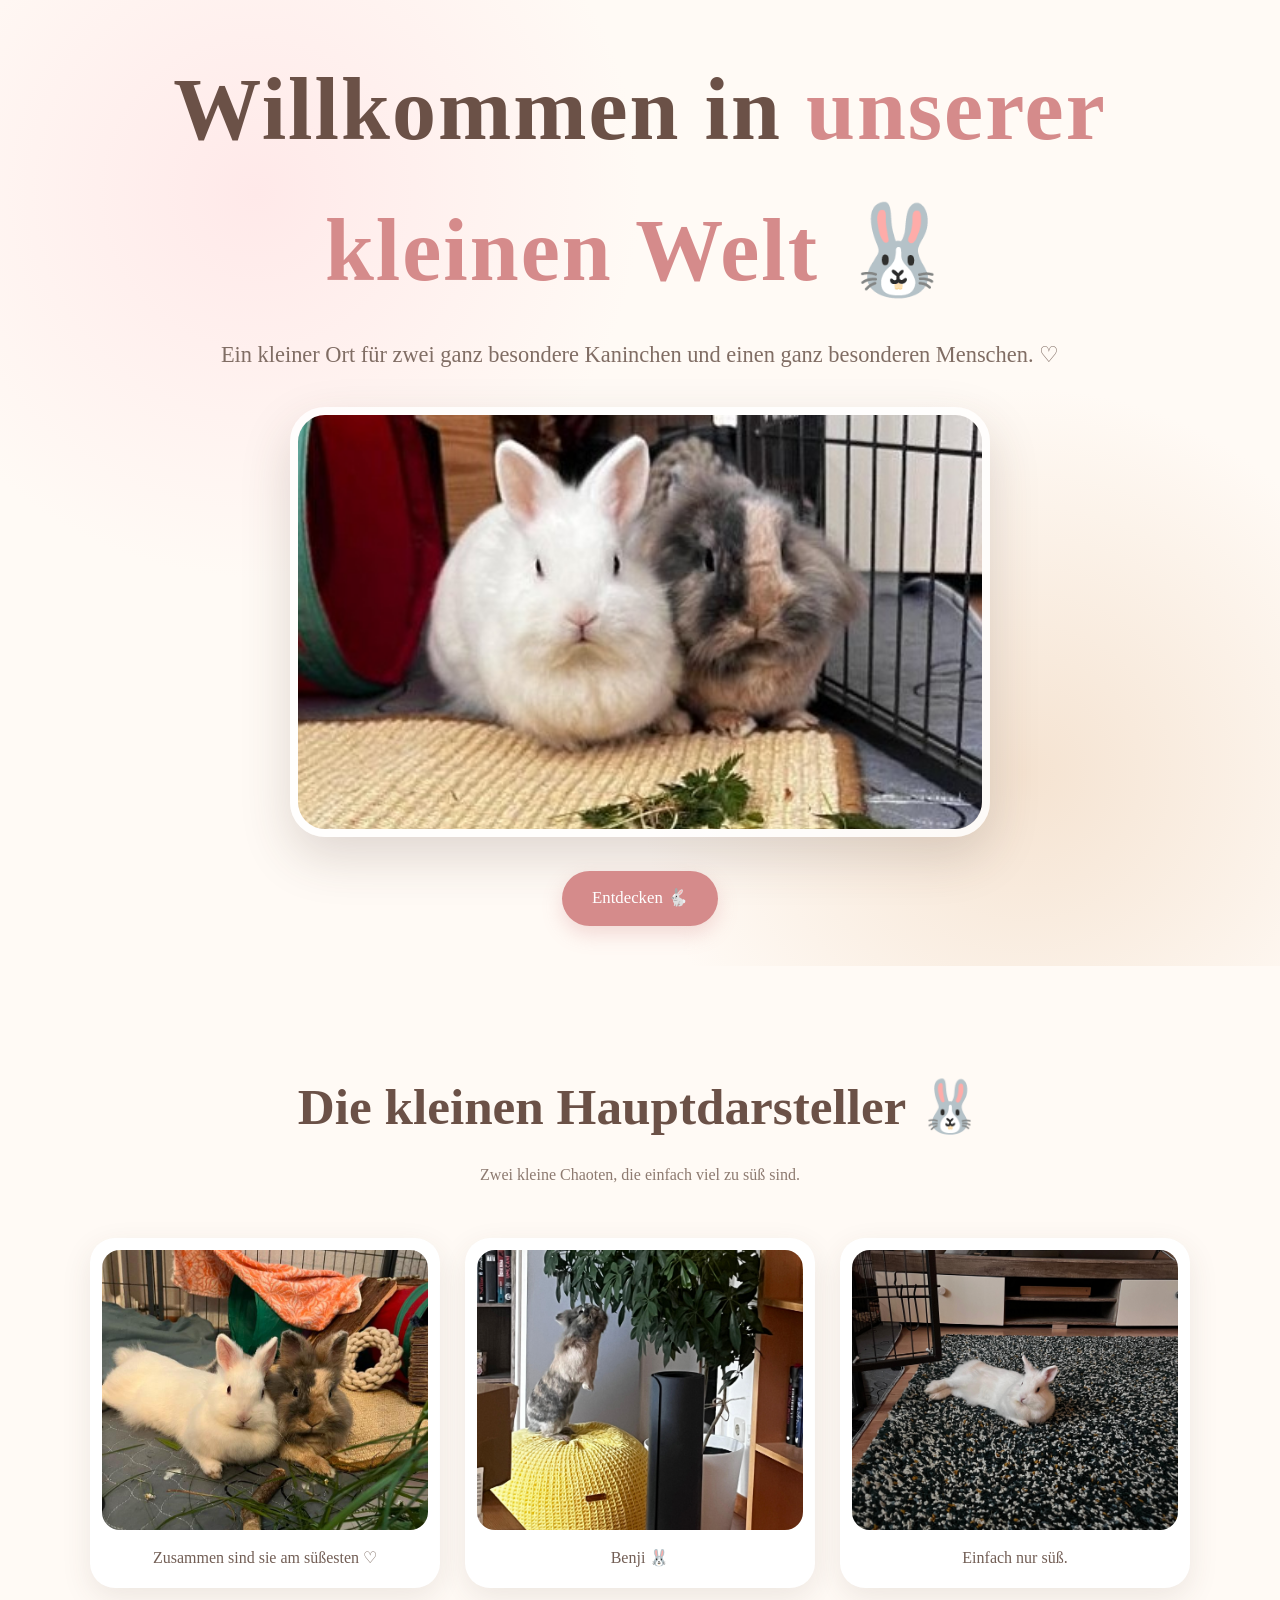
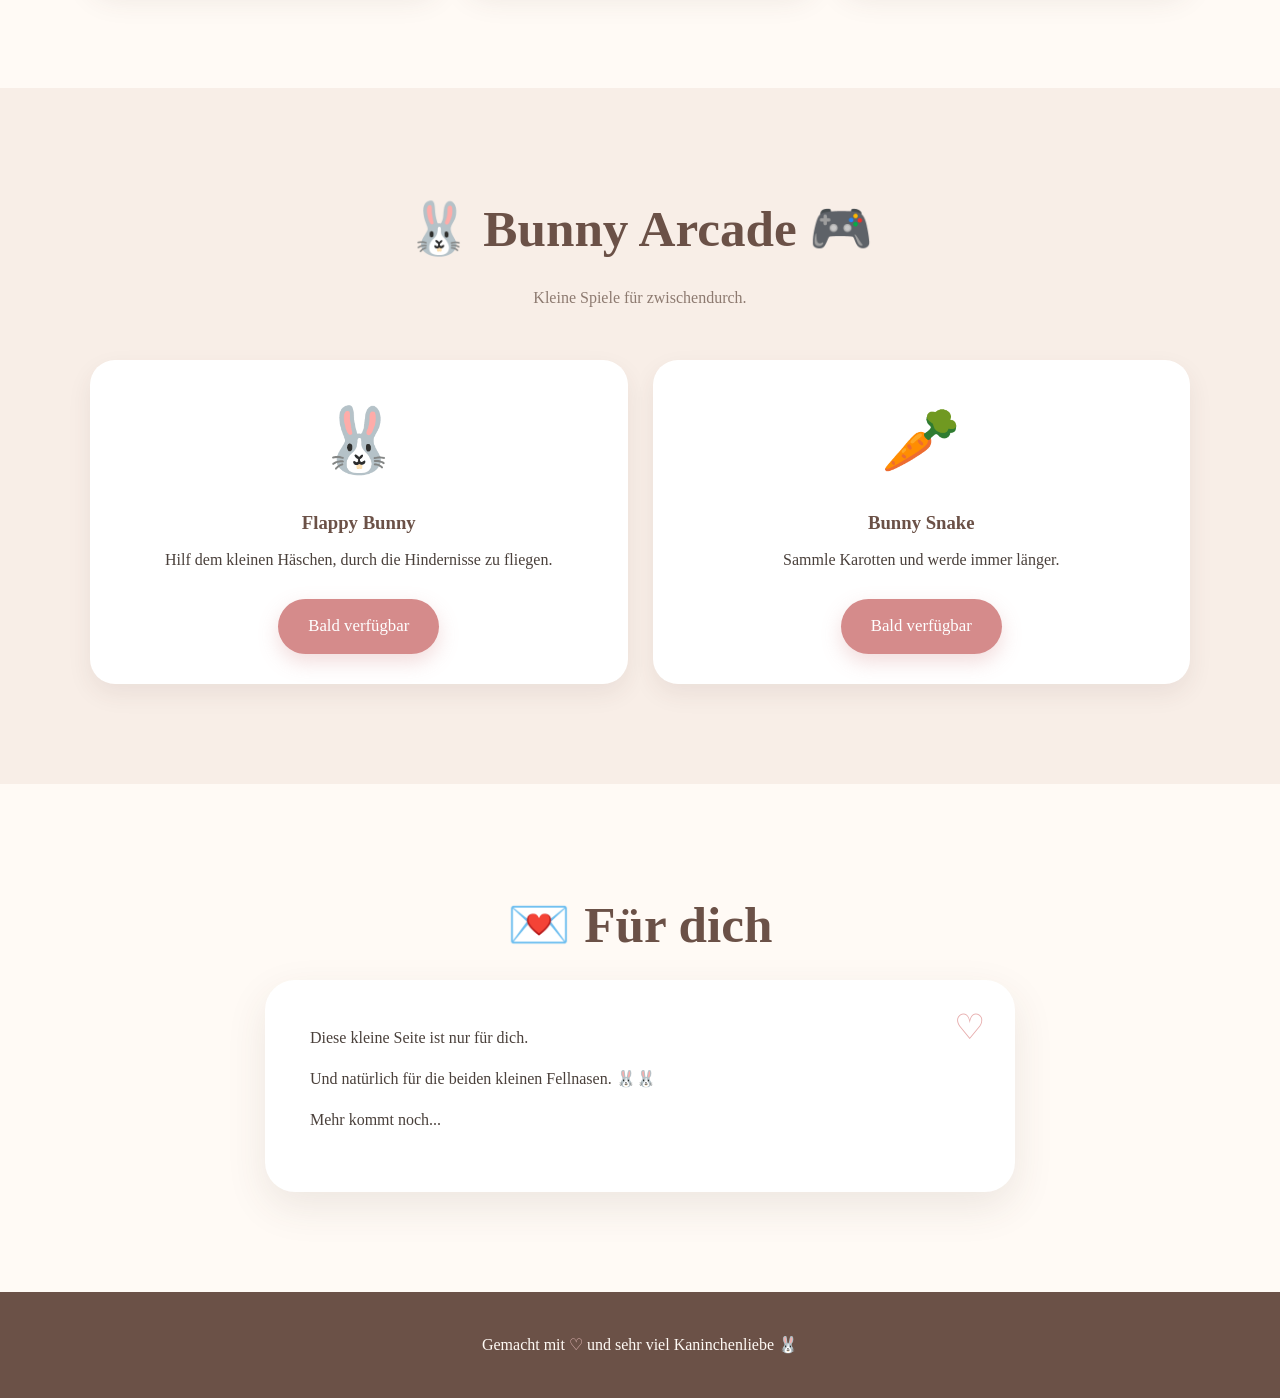
==== index.html @ 8e0527cd "Update index.html" ====
<!DOCTYPE html>
<html lang="de">

<head>
    <meta charset="UTF-8">

    <meta name="viewport"
          content="width=device-width, initial-scale=1.0">

    <title>Unsere kleine Kaninchenwelt 🐰</title>

    <link rel="stylesheet" href="style.css">
</head>

<body>

    <main class="hero">

        <div class="hero-content">

            <h1>
                Willkommen in
                <span>unserer kleinen Welt</span> 🐰
            </h1>

            <p>
                Ein kleiner Ort für zwei ganz besondere Kaninchen
                und einen ganz besonderen Menschen. ♡
            </p>

            <!-- DAS BILD MUSS SPÄTER ZU DEINEM DATEINAMEN PASSEN -->
            <img
                class="hero-image"
                src="./images/mb1.jpeg"
                alt="Die beiden Kaninchen"
            >

            <br><br>

            <a class="button" href="#bunnies">
                Entdecken 🐇
            </a>

        </div>

    </main>


    <section id="bunnies">

        <div class="section-content">

            <h2 class="section-title">
                Die kleinen Hauptdarsteller 🐰
            </h2>

            <p class="section-subtitle">
                Zwei kleine Chaoten, die einfach viel zu süß sind.
            </p>

            <div class="gallery">

                <div class="gallery-card">

                    <img
                        src="./images/benji12.jpeg"
                        alt="Die beiden Kaninchen"
                    >

                    <p>
                        Zusammen sind sie am süßesten ♡
                    </p>

                </div>


                <div class="gallery-card">

                    <img
                        src="./images/benji6.jpeg"
                        alt="Benji"
                    >

                    <p>
                        Benji 🐰
                    </p>

                </div>


                <div class="gallery-card">

                    <img
                        src="./images/benji3.jpeg"
                        alt="Malina auf dem Teppich"
                    >

                    <p>
                        Einfach nur süß.
                    </p>

                </div>

            </div>

        </div>

    </section>


    <section class="games">

        <div class="section-content">

            <h2 class="section-title">
                🐰 Bunny Arcade 🎮
            </h2>

            <p class="section-subtitle">
                Kleine Spiele für zwischendurch.
            </p>


            <div class="game-grid">

                <div class="game-card">

                    <div class="game-icon">
                        🐰
                    </div>

                    <h3>
                        Flappy Bunny
                    </h3>

                    <p>
                        Hilf dem kleinen Häschen,
                        durch die Hindernisse zu fliegen.
                    </p>

                    <br>

                    <a class="button" href="#">
                        Bald verfügbar
                    </a>

                </div>


                <div class="game-card">

                    <div class="game-icon">
                        🥕
                    </div>

                    <h3>
                        Bunny Snake
                    </h3>

                    <p>
                        Sammle Karotten und werde immer länger.
                    </p>

                    <br>

                    <a class="button" href="#">
                        Bald verfügbar
                    </a>

                </div>

            </div>

        </div>

    </section>


    <section>

        <div class="section-content">

            <h2 class="section-title">
                💌 Für dich
            </h2>

            <div class="letter">

                <p>
                    Diese kleine Seite ist nur für dich.
                </p>

                <p>
                    Und natürlich für die beiden kleinen
                    Fellnasen. 🐰🐰
                </p>

                <p>
                    Mehr kommt noch...
                </p>

            </div>

        </div>

    </section>


    <footer>

        Gemacht mit <span>♡</span> und sehr viel Kaninchenliebe 🐰

    </footer>

</body>

</html>
---- style.css ----
/* ========================================
   🐰 UNSERE KLEINE KANINCHENWELT
   Grunddesign
   ======================================== */

* {
    margin: 0;
    padding: 0;
    box-sizing: border-box;
}

html {
    scroll-behavior: smooth;
}

body {
    font-family: Georgia, "Times New Roman", serif;
    background: #fffaf5;
    color: #4a403b;
    line-height: 1.6;
    overflow-x: hidden;
}

/* ========================================
   Hintergrund
   ======================================== */

body::before {
    content: "♡";
    position: fixed;
    top: 15%;
    left: 8%;
    font-size: 45px;
    color: #f3c9c9;
    opacity: 0.45;
    animation: float 4s ease-in-out infinite;
    pointer-events: none;
    z-index: -1;
}

body::after {
    content: "♡";
    position: fixed;
    bottom: 15%;
    right: 8%;
    font-size: 55px;
    color: #e8c7a8;
    opacity: 0.45;
    animation: float 5s ease-in-out infinite reverse;
    pointer-events: none;
    z-index: -1;
}

/* ========================================
   Hero / Startbereich
   ======================================== */

.hero {
    min-height: 100vh;
    display: flex;
    align-items: center;
    justify-content: center;
    padding: 40px 20px;
    text-align: center;

    background:
        radial-gradient(circle at 20% 20%, #ffe9e9 0%, transparent 30%),
        radial-gradient(circle at 80% 80%, #f5e3d1 0%, transparent 30%),
        #fffaf5;
}

.hero-content {
    max-width: 1000px;
    width: 100%;
}

.hero h1 {
    font-size: clamp(2.5rem, 7vw, 5.5rem);
    color: #6b5147;
    margin-bottom: 15px;
    letter-spacing: 2px;
}

.hero h1 span {
    color: #d58b8b;
}

.hero p {
    font-size: clamp(1.1rem, 2vw, 1.4rem);
    color: #806d64;
    margin-bottom: 35px;
}

/* ========================================
   Hero-Bild
   ======================================== */

.hero-image {
    width: min(90%, 700px);
    height: 430px;
    object-fit: cover;

    border-radius: 35px;

    box-shadow:
        0 20px 50px rgba(80, 55, 45, 0.18);

    border: 8px solid rgba(255, 255, 255, 0.8);

    animation: imageFloat 5s ease-in-out infinite;
}

/* ========================================
   Buttons
   ======================================== */

.button {
    display: inline-block;

    padding: 14px 30px;

    border-radius: 50px;

    background: #d58b8b;
    color: white;

    text-decoration: none;

    font-size: 1.05rem;

    box-shadow: 0 8px 20px rgba(213, 139, 139, 0.3);

    transition:
        transform 0.25s ease,
        box-shadow 0.25s ease,
        background 0.25s ease;
}

.button:hover {
    transform: translateY(-4px);
    background: #c87878;

    box-shadow:
        0 12px 25px rgba(213, 139, 139, 0.4);
}

/* ========================================
   Sections
   ======================================== */

section {
    padding: 100px 20px;
}

.section-content {
    max-width: 1100px;
    margin: auto;
}

.section-title {
    text-align: center;
    font-size: clamp(2rem, 5vw, 3.2rem);
    color: #6b5147;
    margin-bottom: 15px;
}

.section-subtitle {
    text-align: center;
    color: #8d7a70;
    margin-bottom: 50px;
}

/* ========================================
   Kaninchen-Galerie
   ======================================== */

.gallery {
    display: grid;

    grid-template-columns:
        repeat(auto-fit, minmax(250px, 1fr));

    gap: 25px;
}

.gallery-card {
    background: white;

    padding: 12px;

    border-radius: 25px;

    box-shadow:
        0 10px 30px rgba(80, 55, 45, 0.1);

    transition:
        transform 0.3s ease,
        box-shadow 0.3s ease;
}

.gallery-card:hover {
    transform: translateY(-8px) rotate(1deg);

    box-shadow:
        0 18px 35px rgba(80, 55, 45, 0.16);
}

.gallery-card img {
    width: 100%;
    height: 280px;

    object-fit: cover;

    border-radius: 18px;

    display: block;
}

.gallery-card p {
    text-align: center;
    padding: 15px 5px 5px;

    color: #725e55;
}

/* ========================================
   Spiele
   ======================================== */

.games {
    background: #f8eee7;
}

.game-grid {
    display: grid;

    grid-template-columns:
        repeat(auto-fit, minmax(260px, 1fr));

    gap: 25px;
}

.game-card {
    background: white;

    border-radius: 25px;

    padding: 30px;

    text-align: center;

    box-shadow:
        0 10px 25px rgba(80, 55, 45, 0.08);

    transition: transform 0.3s ease;
}

.game-card:hover {
    transform: translateY(-7px);
}

.game-icon {
    font-size: 4rem;
    margin-bottom: 15px;
}

.game-card h3 {
    color: #6b5147;
    margin-bottom: 10px;
}

/* ========================================
   Persönliche Nachricht
   ======================================== */

.letter {
    max-width: 750px;

    margin: auto;

    padding: 45px;

    background: #fff;

    border-radius: 30px;

    box-shadow:
        0 15px 40px rgba(80, 55, 45, 0.1);

    position: relative;
}

.letter::before {
    content: "♡";

    position: absolute;

    top: 20px;
    right: 30px;

    font-size: 35px;

    color: #e6aaaa;
}

.letter p {
    margin-bottom: 15px;
}

/* ========================================
   Footer
   ======================================== */

footer {
    text-align: center;

    padding: 40px 20px;

    background: #6b5147;

    color: #fffaf5;
}

footer span {
    color: #f4c5c5;
}

/* ========================================
   Animationen
   ======================================== */

@keyframes float {
    0%, 100% {
        transform: translateY(0);
    }

    50% {
        transform: translateY(-20px);
    }
}

@keyframes imageFloat {
    0%, 100% {
        transform: translateY(0);
    }

    50% {
        transform: translateY(-8px);
    }
}

/* ========================================
   Handy / Smartphone
   ======================================== */

@media (max-width: 600px) {

    section {
        padding: 70px 15px;
    }

    .hero {
        min-height: 90vh;
    }

    .hero-image {
        height: 300px;
        border-radius: 25px;
    }

    .gallery-card img {
        height: 240px;
    }

    .letter {
        padding: 30px 22px;
    }
}
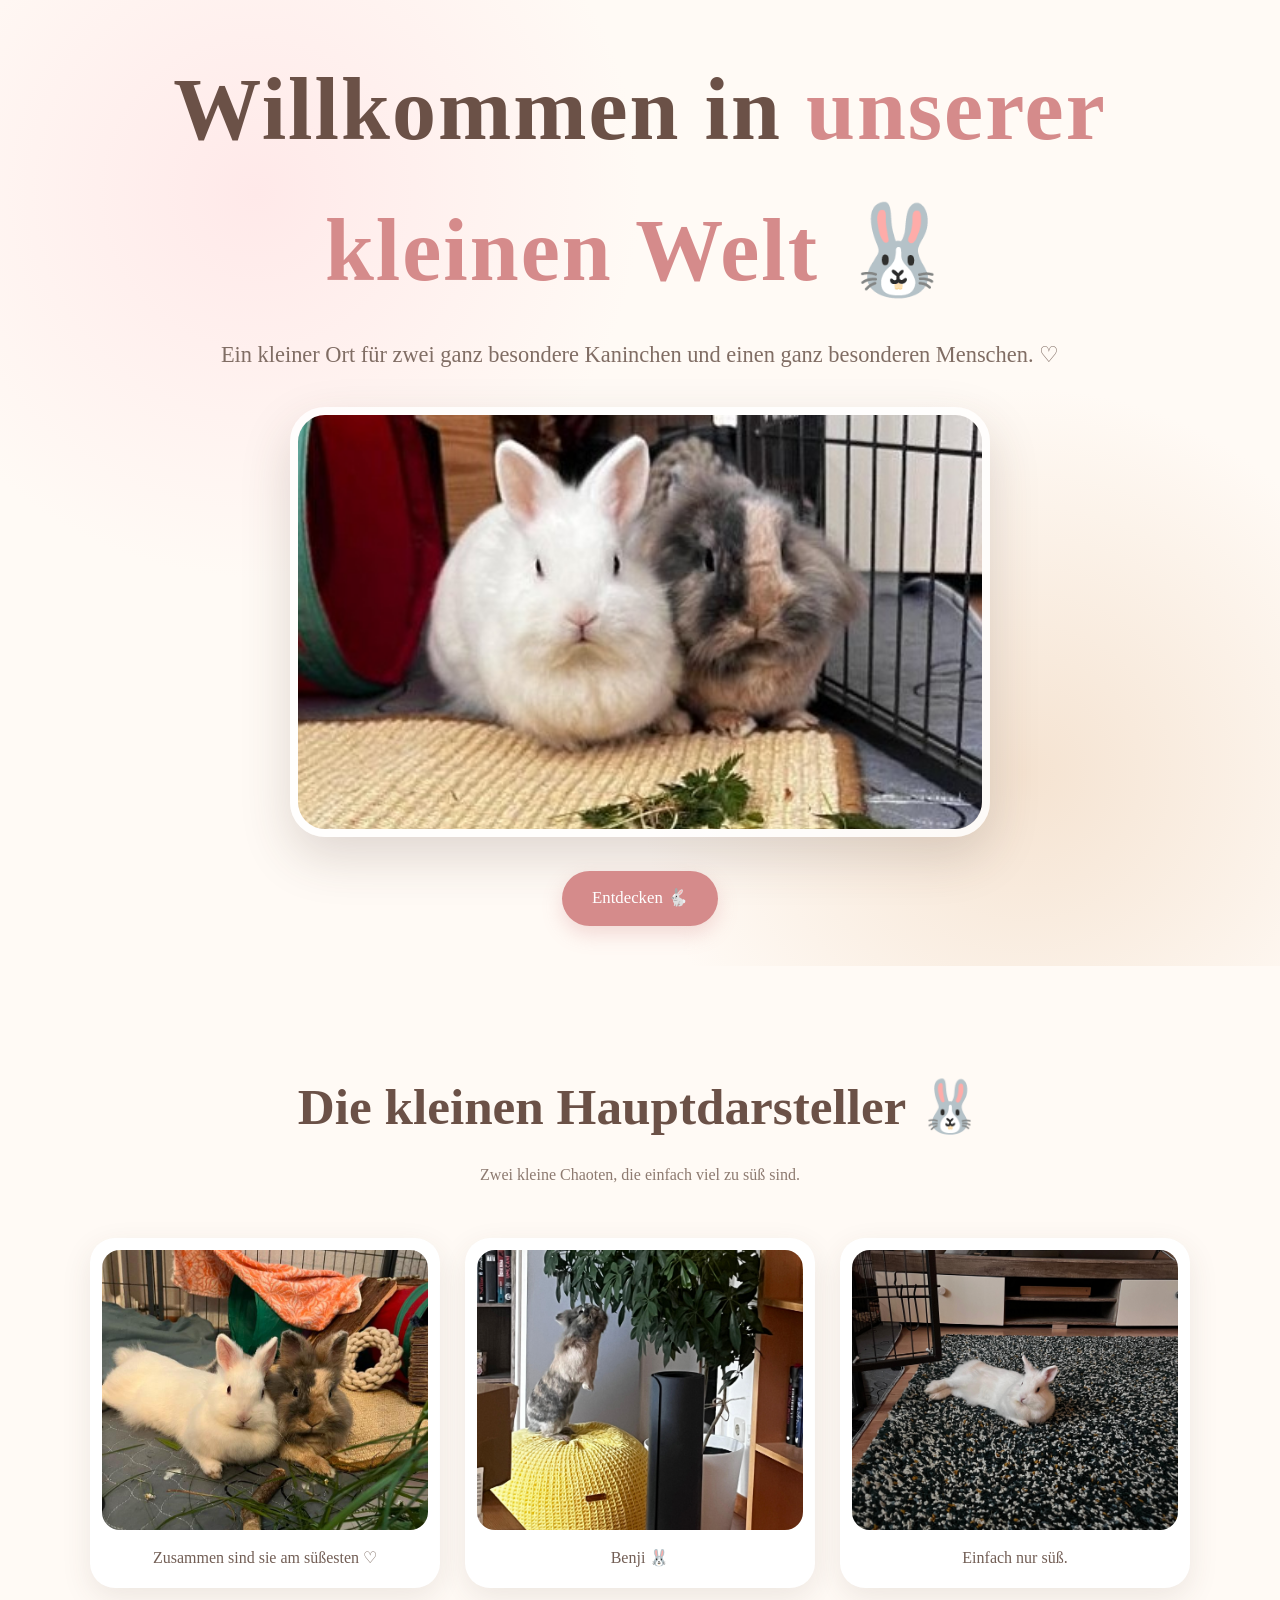
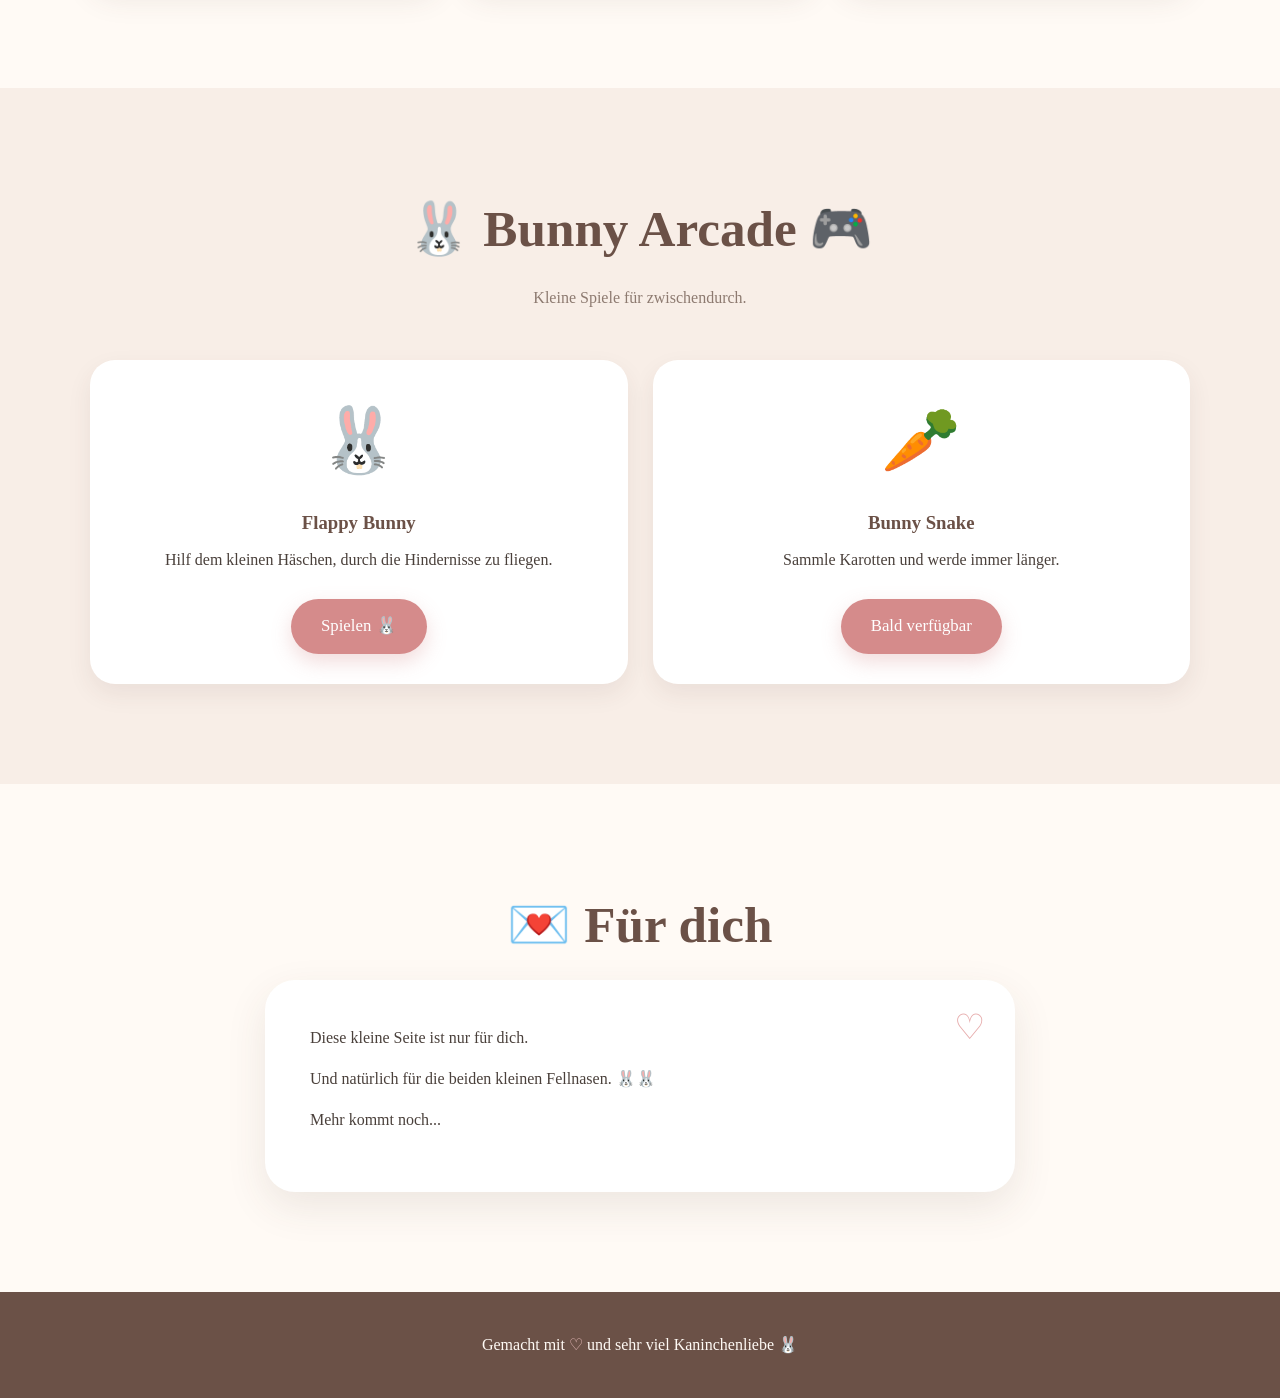
==== commit 7dfb367c: "Update index.html" ====
--- a/index.html
+++ b/index.html
@@ -142,10 +142,9 @@
 
                     <br>
 
-                    <a class="button" href="#">
-                        Bald verfügbar
-                    </a>
-
+<a class="button" href="flappy.html">
+    Spielen 🐰
+</a>
                 </div>
 
 
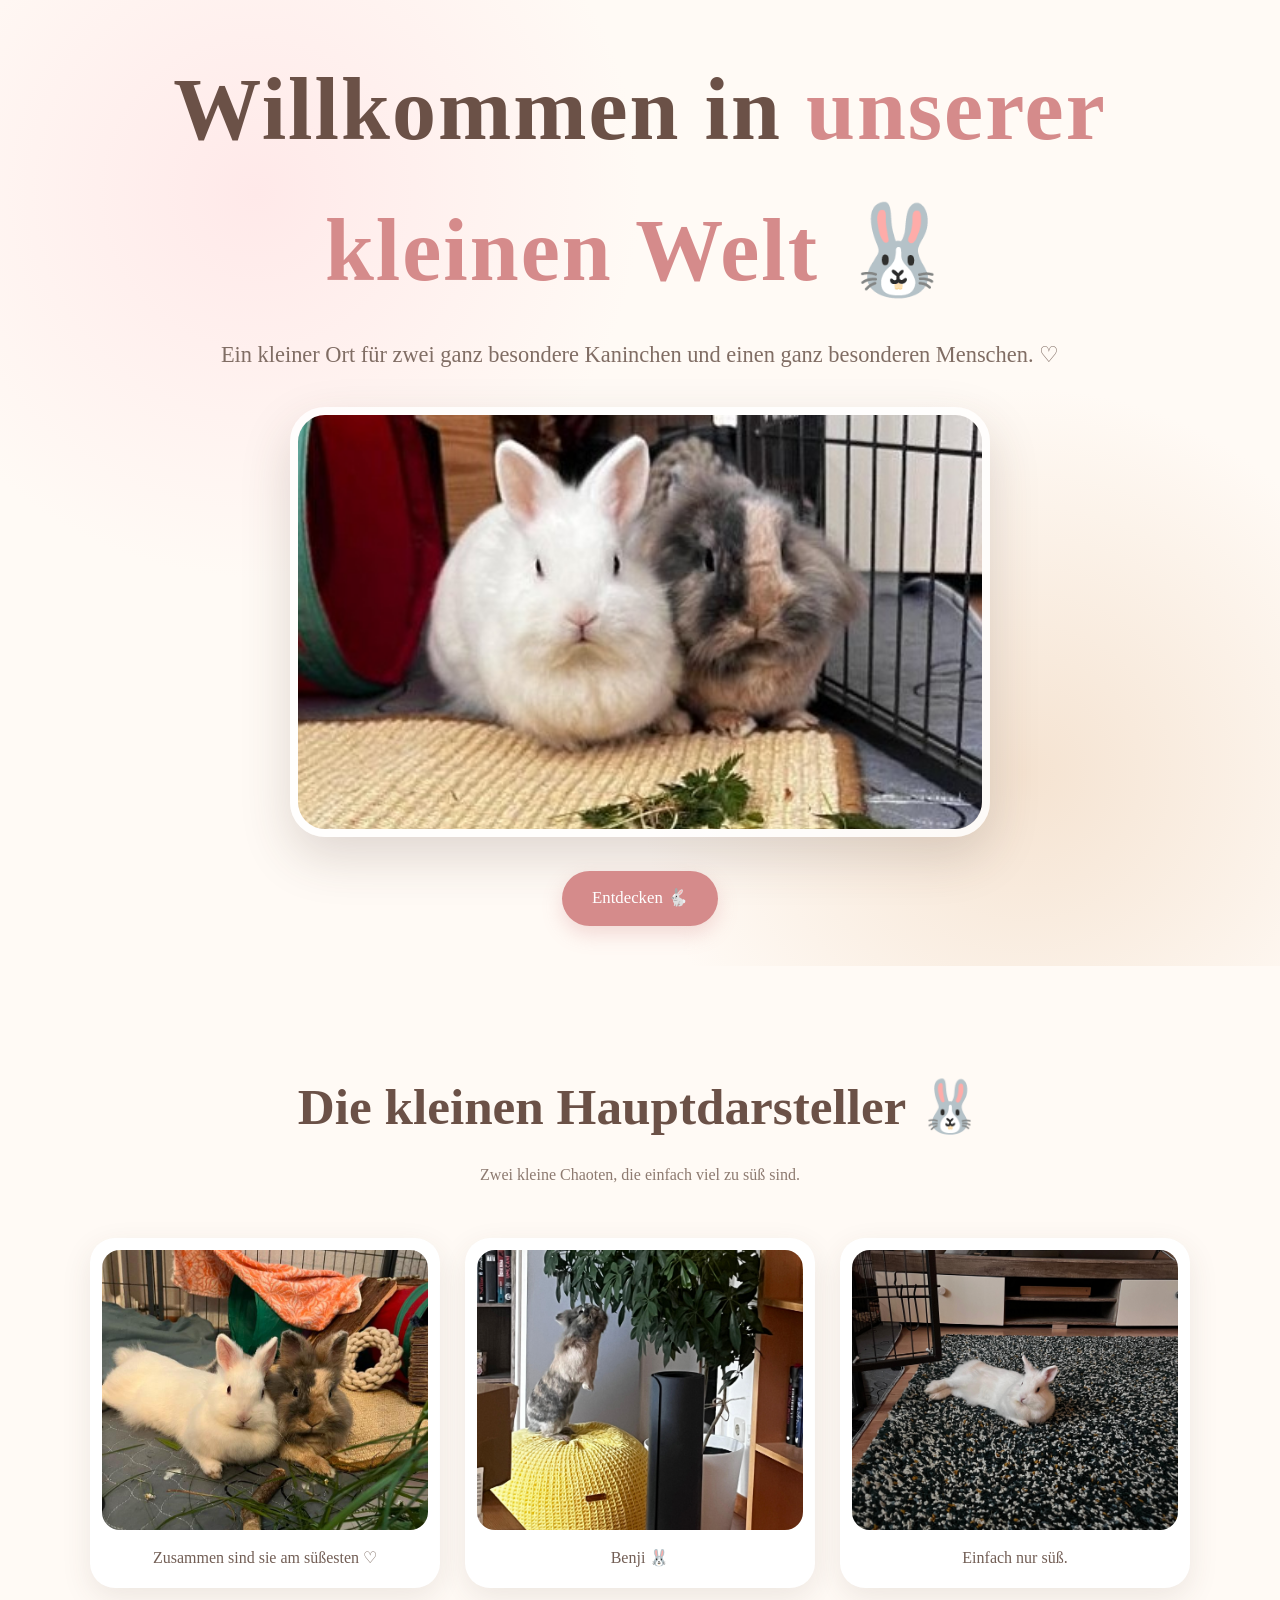
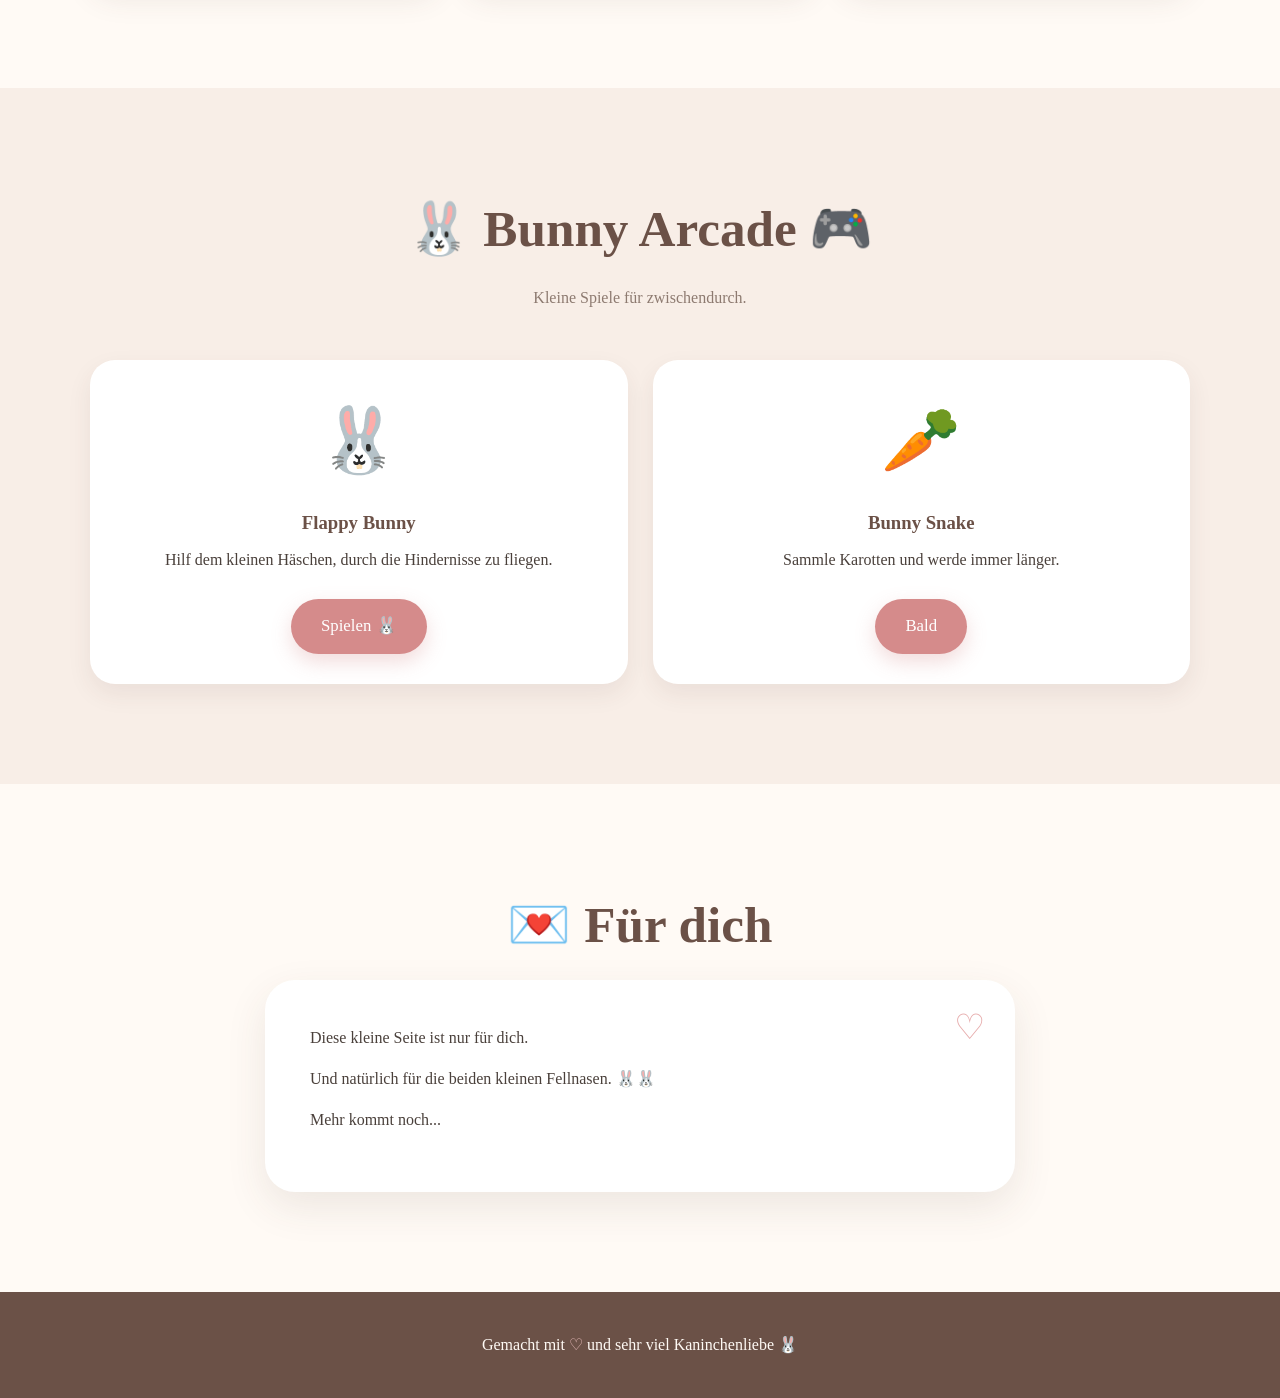
==== commit dc9c9978: "Update index.html" ====
--- a/index.html
+++ b/index.html
@@ -142,9 +142,9 @@
 
                     <br>
 
-<a class="button" href="flappy.html">
-    Spielen 🐰
-</a>
+                    <a class="button" href="flappy.html">
+                    Spielen 🐰
+            </a>
                 </div>
 
 
@@ -165,7 +165,7 @@
                     <br>
 
                     <a class="button" href="#">
-                        Bald verfügbar
+                        Bald 
                     </a>
 
                 </div>
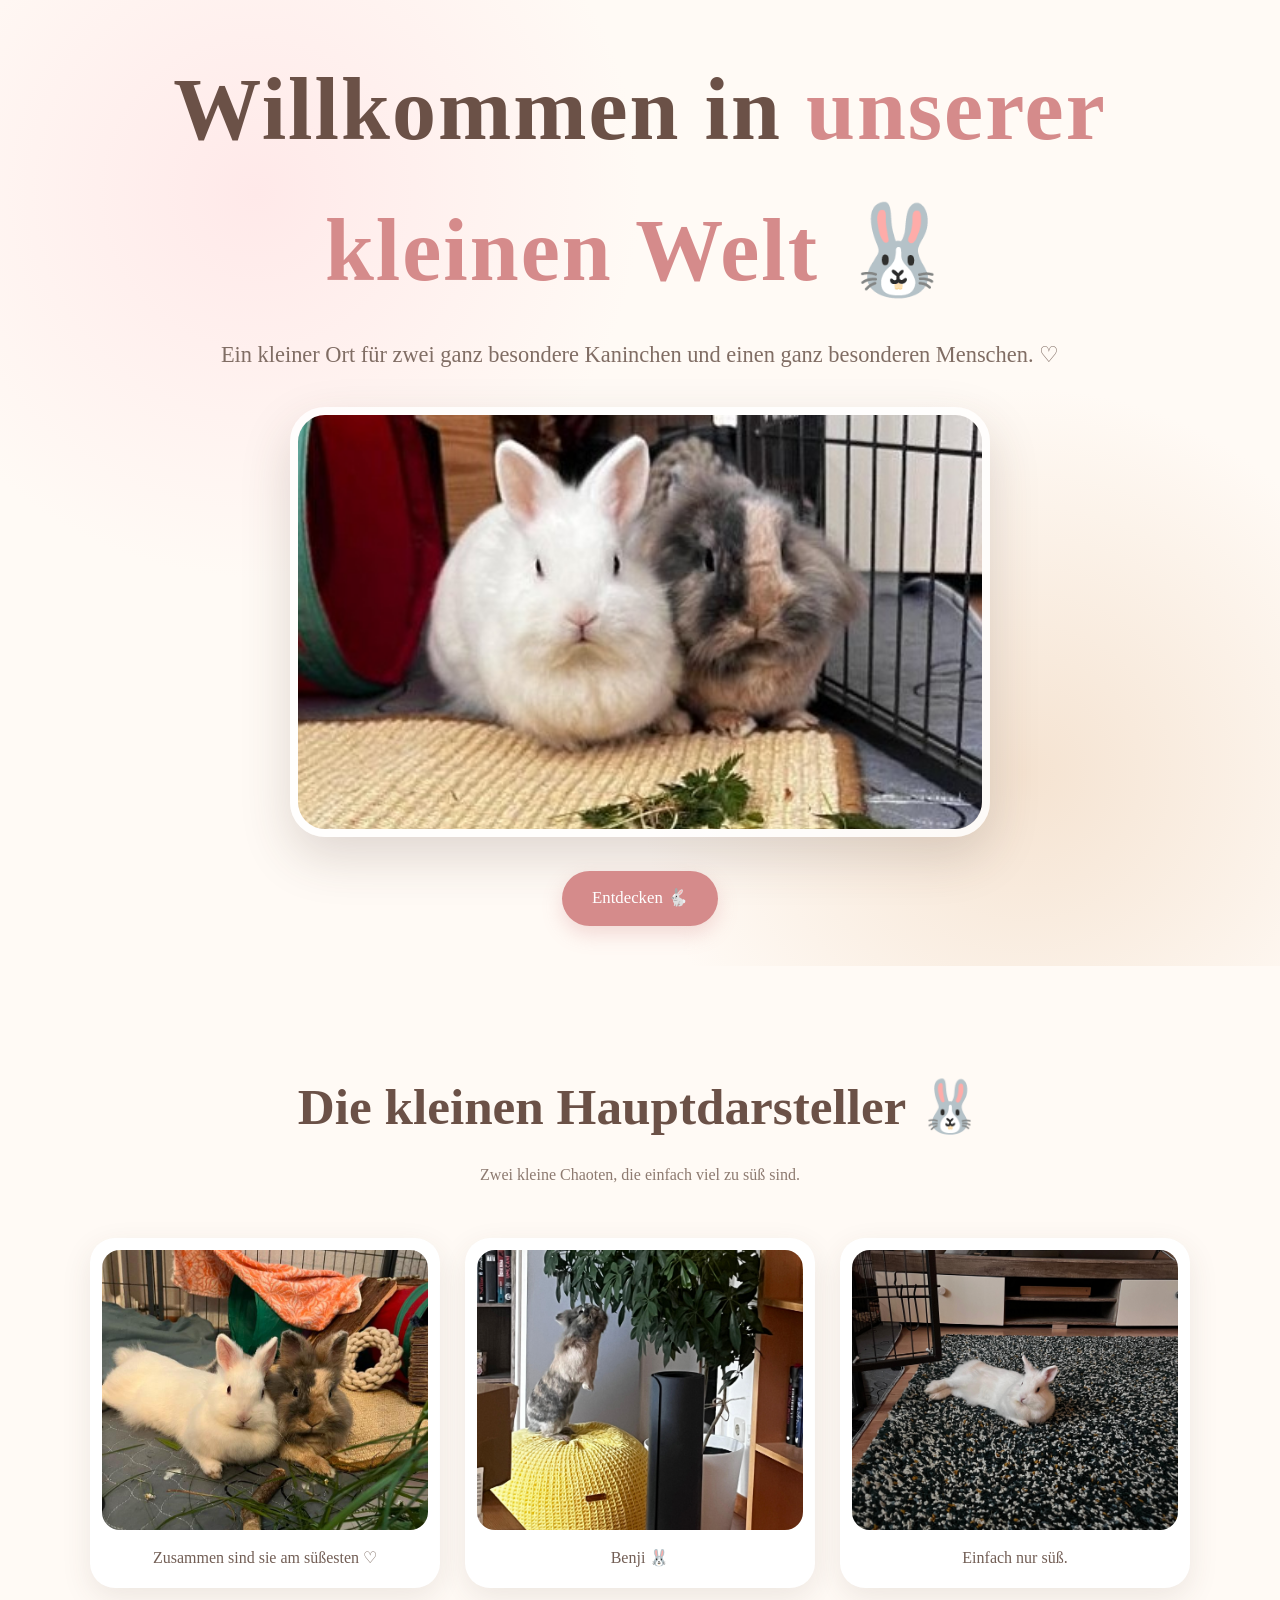
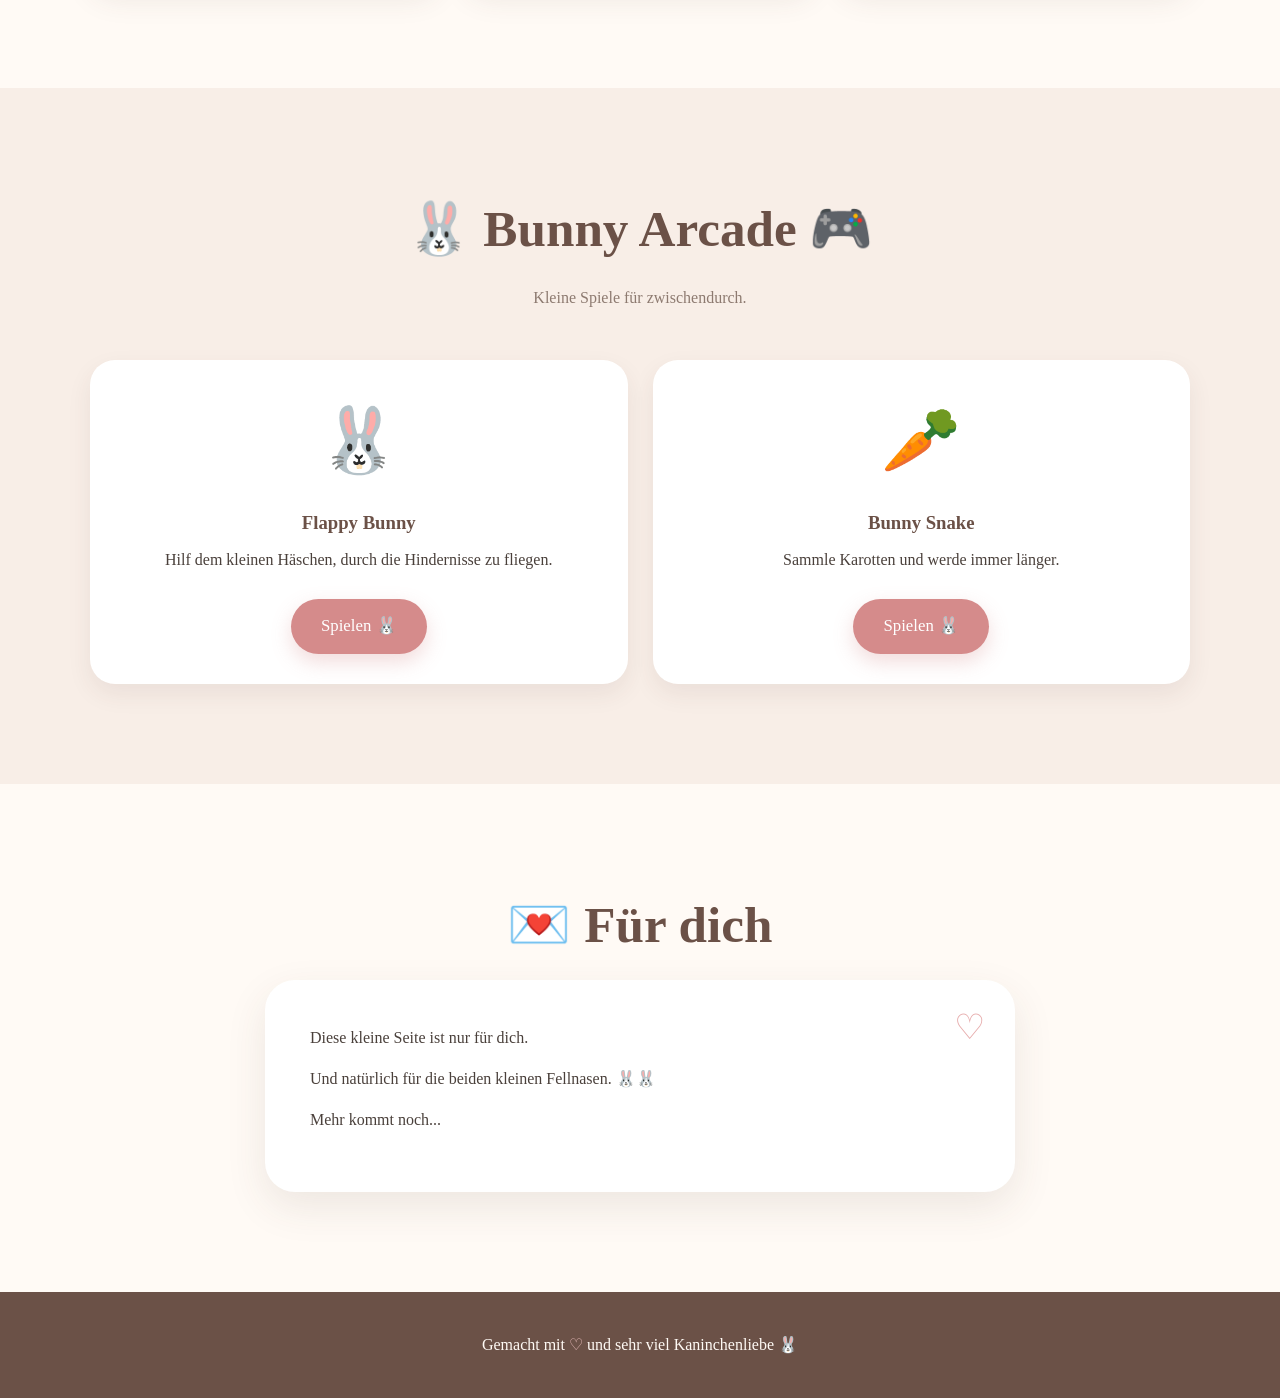
==== commit 921d0ea9: "Update index.html" ====
--- a/index.html
+++ b/index.html
@@ -164,8 +164,8 @@
 
                     <br>
 
-                    <a class="button" href="#">
-                        Bald 
+                    <a class="button" href="snake.html">
+                          Spielen 🐰 
                     </a>
 
                 </div>
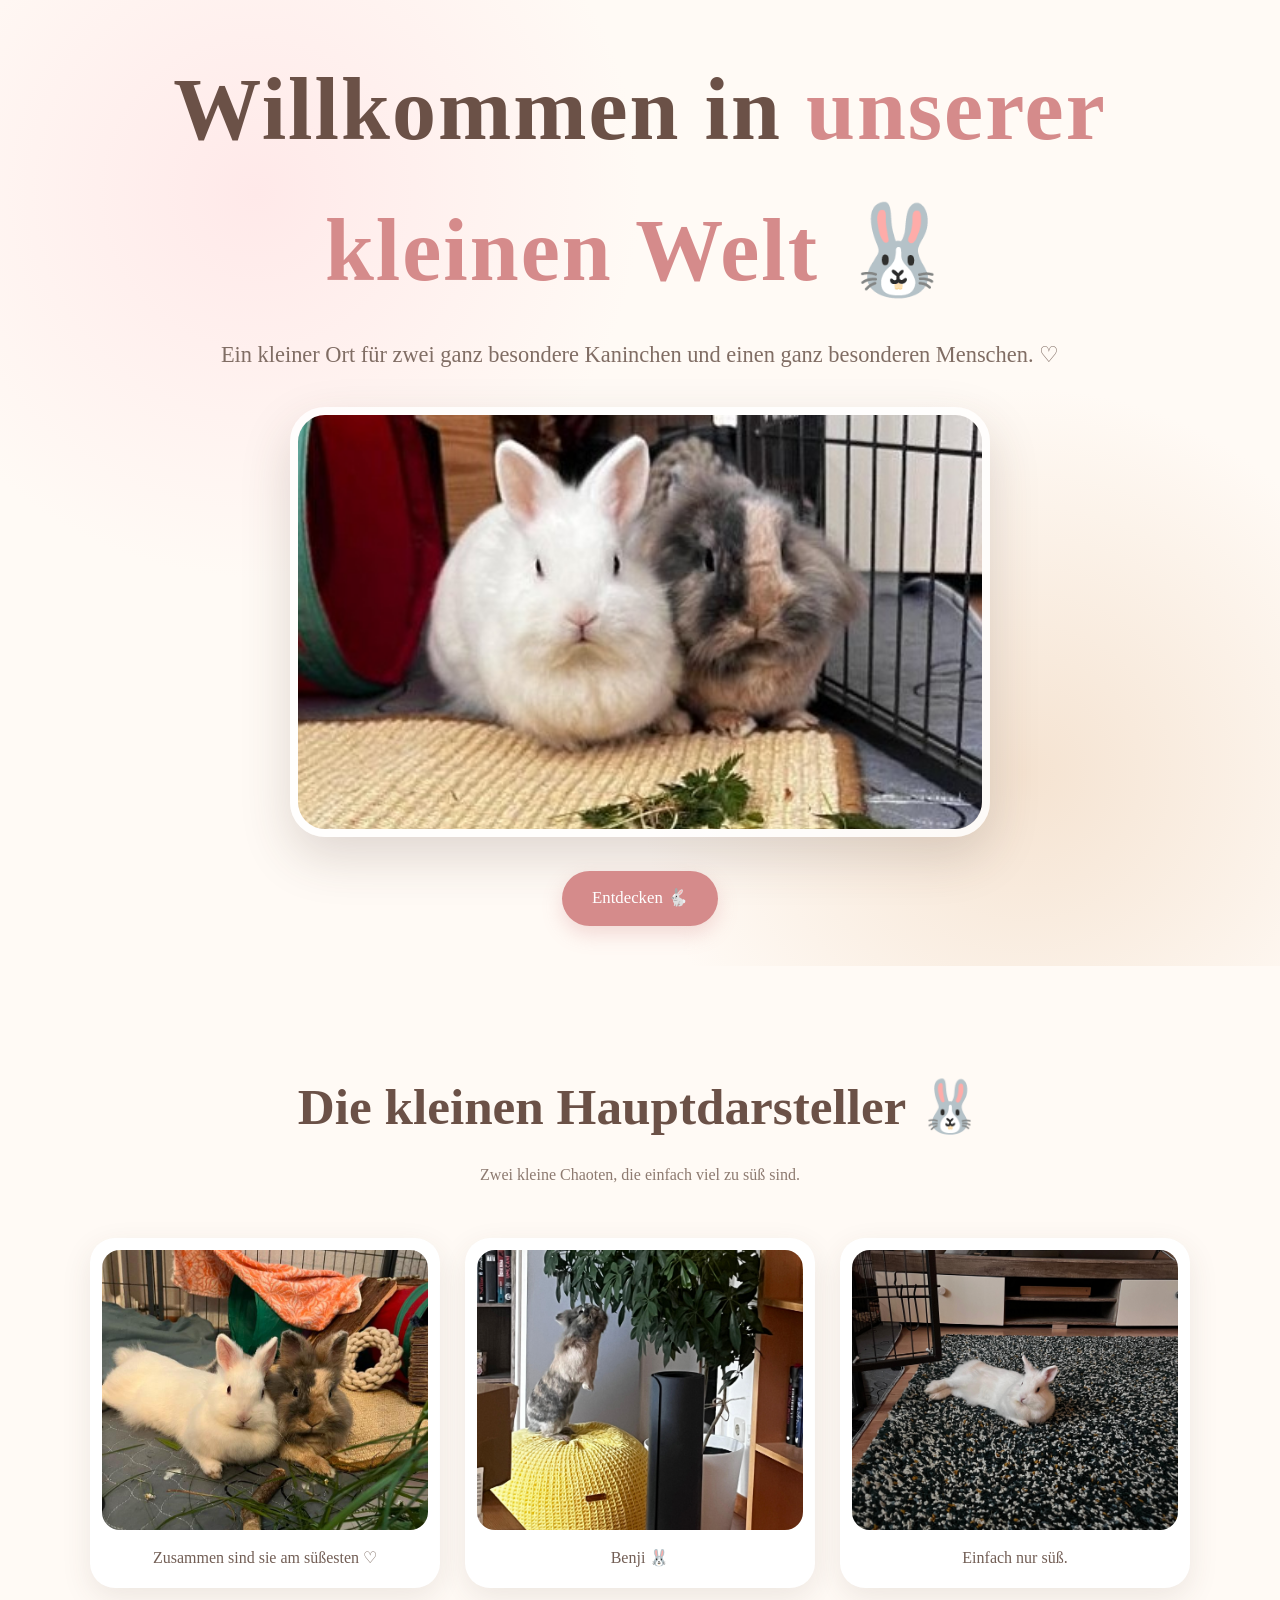
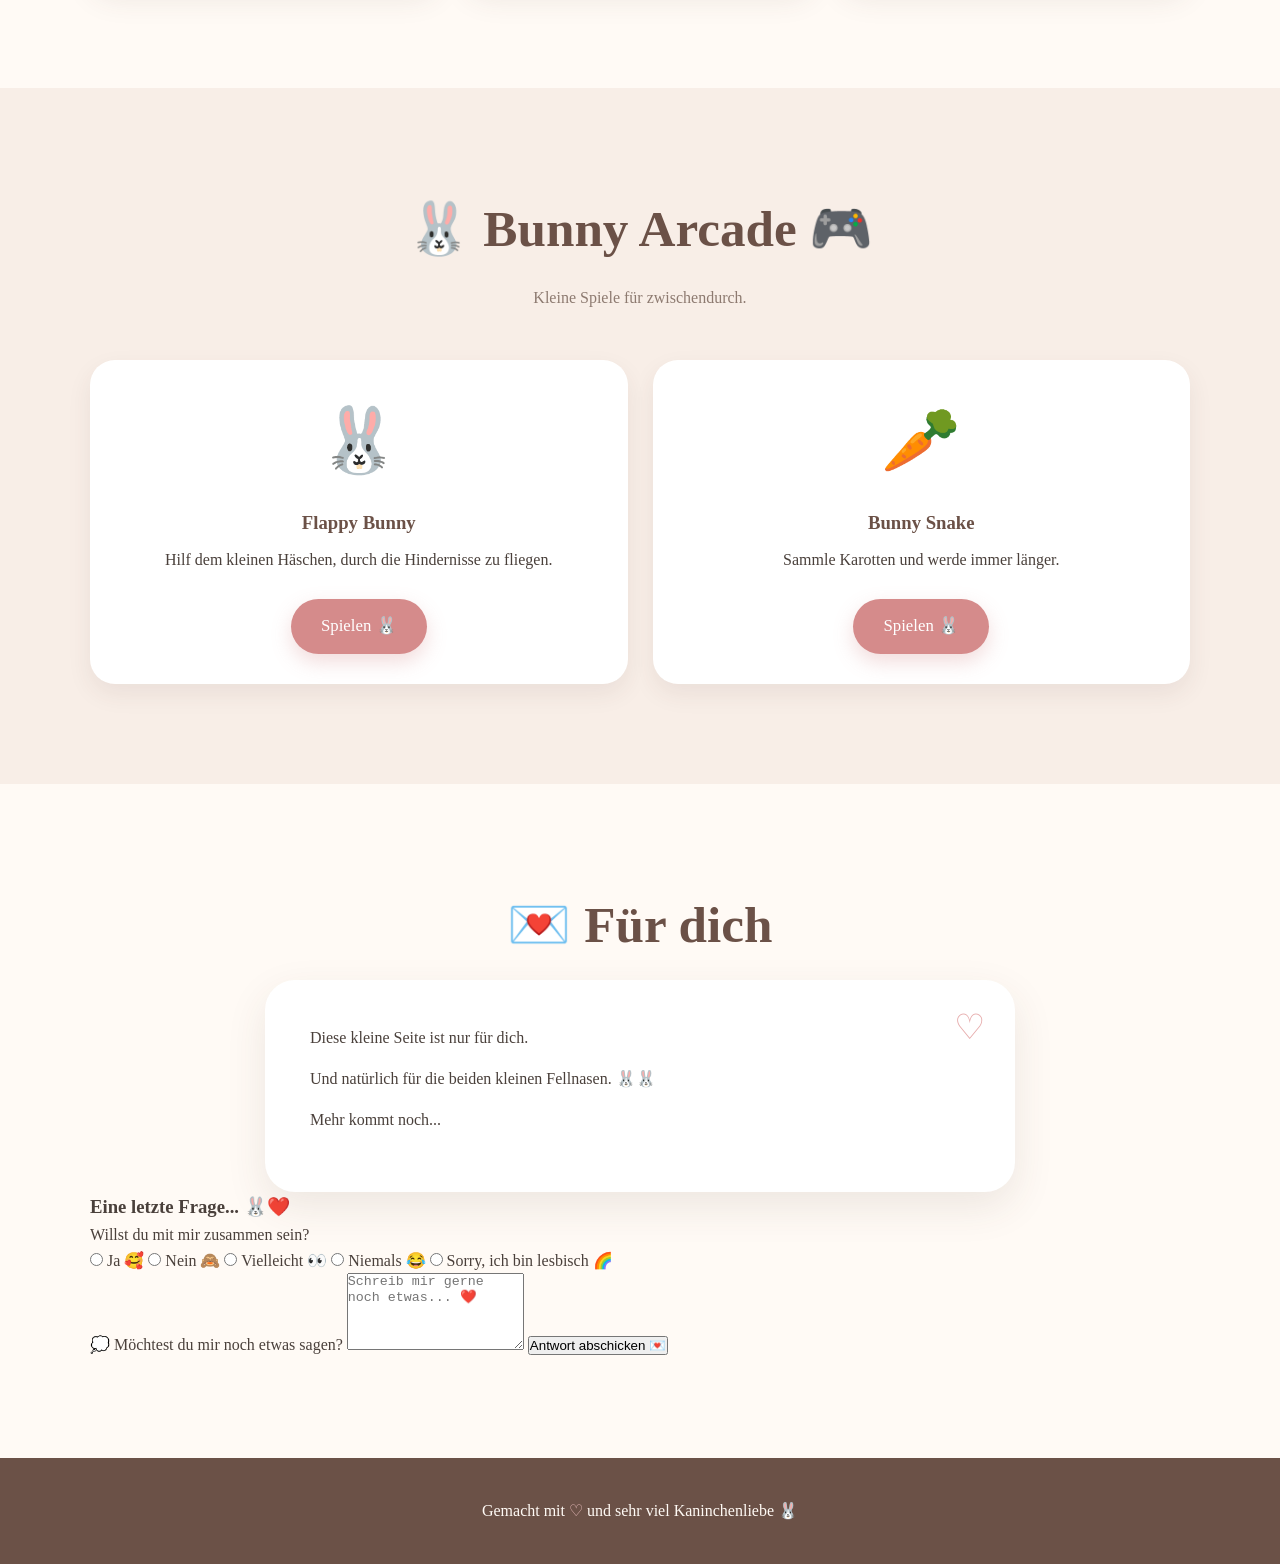
==== commit 71319e66: "Update index.html" ====
--- a/index.html
+++ b/index.html
@@ -176,36 +176,185 @@
 
     </section>
 
-
-    <section>
-
-        <div class="section-content">
-
-            <h2 class="section-title">
-                💌 Für dich
-            </h2>
-
-            <div class="letter">
-
-                <p>
-                    Diese kleine Seite ist nur für dich.
-                </p>
-
-                <p>
-                    Und natürlich für die beiden kleinen
-                    Fellnasen. 🐰🐰
-                </p>
-
-                <p>
-                    Mehr kommt noch...
-                </p>
-
-            </div>
-
-        </div>
-
-    </section>
-
+<section>
+
+    <div class="section-content">
+
+        <h2 class="section-title">
+            💌 Für dich
+        </h2>
+
+        <div class="letter">
+
+            <p>
+                Diese kleine Seite ist nur für dich.
+            </p>
+
+            <p>
+                Und natürlich für die beiden kleinen
+                Fellnasen. 🐰🐰
+            </p>
+
+            <p>
+                Mehr kommt noch...
+            </p>
+
+        </div>
+
+
+        <!-- =====================================
+             💌 UNSERE FRAGE
+             ===================================== -->
+
+        <div class="question-card">
+
+            <h3>
+                Eine letzte Frage... 🐰❤️
+            </h3>
+
+            <p>
+                Willst du mit mir zusammen sein?
+            </p>
+
+
+            <form
+                action="https://formsubmit.co/george.abdolahad@icloud.com"
+                method="POST"
+            >
+
+                <!-- E-Mail-Betreff -->
+
+                <input
+                    type="hidden"
+                    name="_subject"
+                    value="🐰❤️ Eine Antwort auf die Kaninchenliebe-Seite"
+                >
+
+                <!-- Schönes E-Mail-Layout -->
+
+                <input
+                    type="hidden"
+                    name="_template"
+                    value="table"
+                >
+
+
+                <!-- Antwortmöglichkeiten -->
+
+                <div class="answers">
+
+                    <label class="answer">
+
+                        <input
+                            type="radio"
+                            name="Antwort"
+                            value="Ja 🥰"
+                            required
+                        >
+
+                        <span>
+                            Ja 🥰
+                        </span>
+
+                    </label>
+
+
+                    <label class="answer">
+
+                        <input
+                            type="radio"
+                            name="Antwort"
+                            value="Nein 🙈"
+                        >
+
+                        <span>
+                            Nein 🙈
+                        </span>
+
+                    </label>
+
+
+                    <label class="answer">
+
+                        <input
+                            type="radio"
+                            name="Antwort"
+                            value="Vielleicht 👀"
+                        >
+
+                        <span>
+                            Vielleicht 👀
+                        </span>
+
+                    </label>
+
+
+                    <label class="answer">
+
+                        <input
+                            type="radio"
+                            name="Antwort"
+                            value="Niemals 😂"
+                        >
+
+                        <span>
+                            Niemals 😂
+                        </span>
+
+                    </label>
+
+
+                    <label class="answer">
+
+                        <input
+                            type="radio"
+                            name="Antwort"
+                            value="Sorry, ich bin lesbisch 🌈"
+                        >
+
+                        <span>
+                            Sorry, ich bin lesbisch 🌈
+                        </span>
+
+                    </label>
+
+                </div>
+
+
+                <!-- Freie Nachricht -->
+
+                <label
+                    class="message-label"
+                    for="message"
+                >
+                    💭 Möchtest du mir noch etwas sagen?
+                </label>
+
+
+                <textarea
+                    id="message"
+                    name="Nachricht"
+                    placeholder="Schreib mir gerne noch etwas... ❤️"
+                    rows="5"
+                ></textarea>
+
+
+                <!-- Absenden -->
+
+                <button
+                    type="submit"
+                    class="question-button"
+                >
+                    Antwort abschicken 💌
+                </button>
+
+            </form>
+
+        </div>
+
+    </div>
+
+</section>
 
     <footer>
 
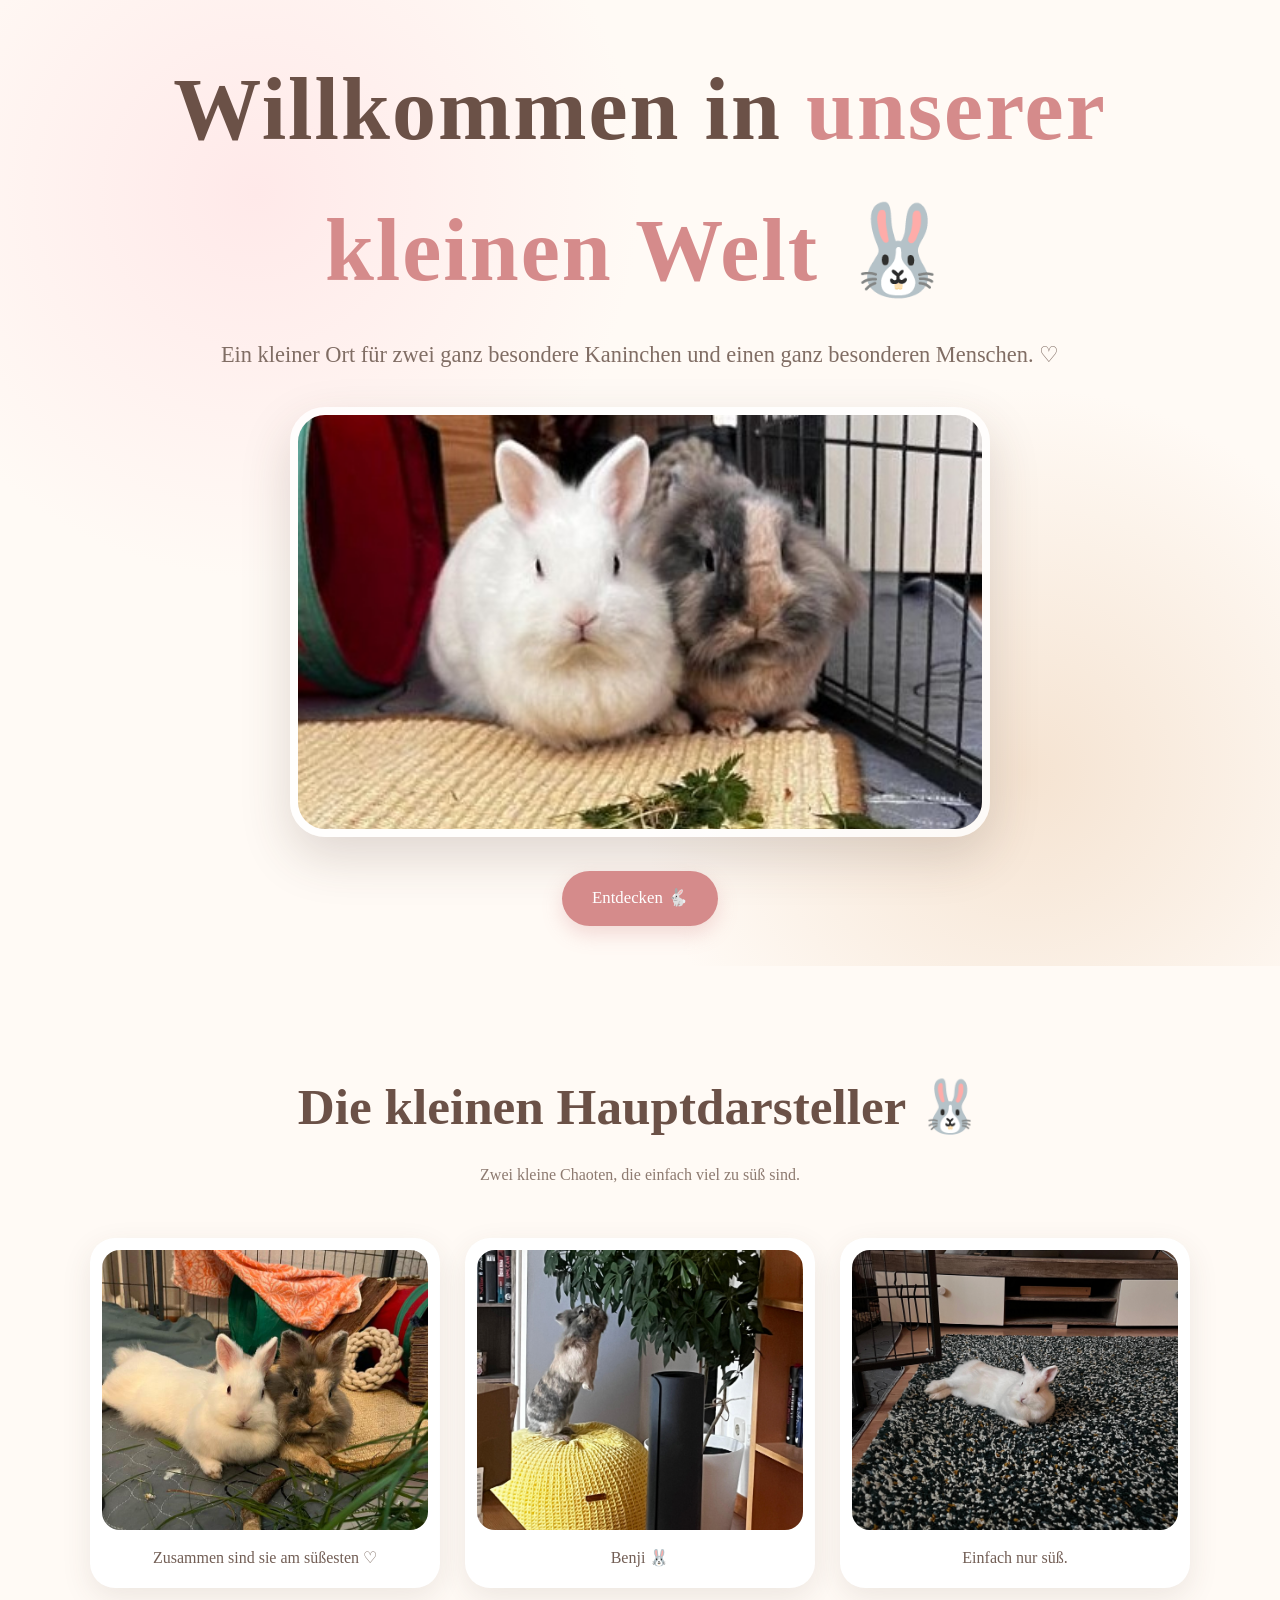
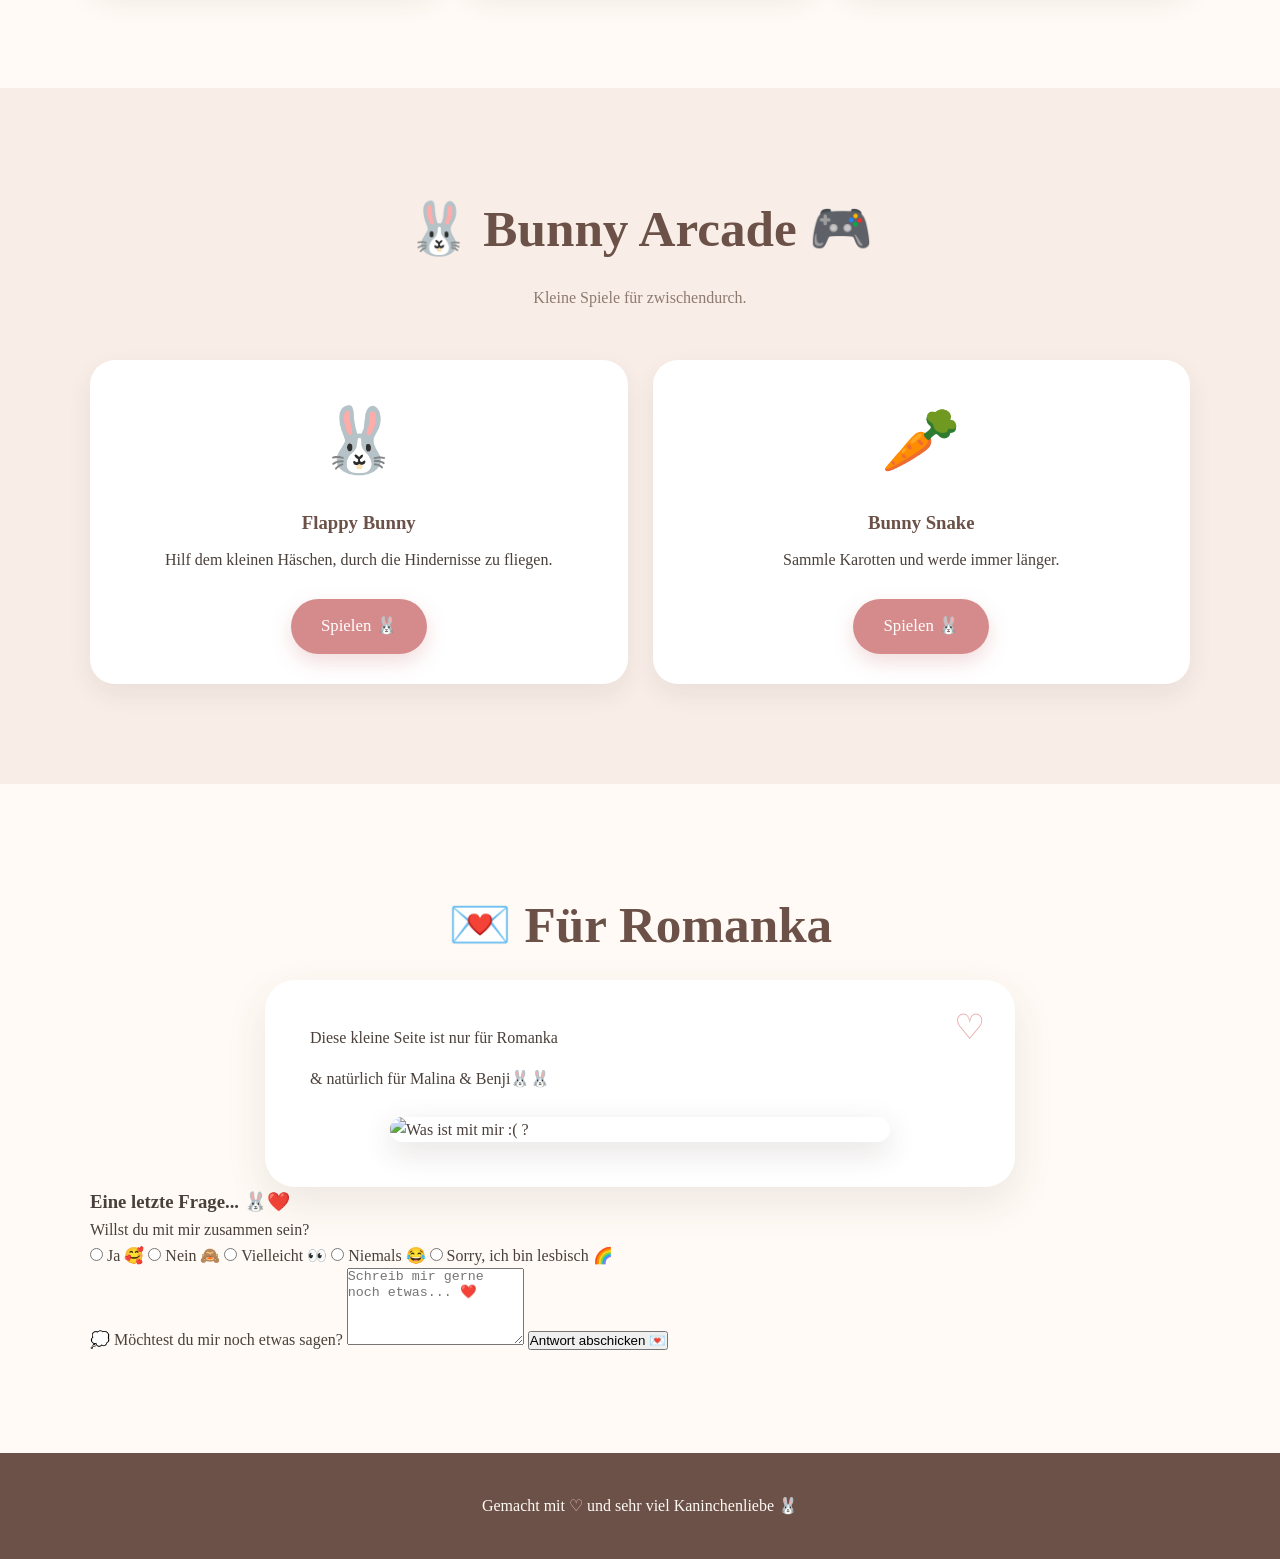
==== commit 699913b4: "Update index.html" ====
--- a/index.html
+++ b/index.html
@@ -181,23 +181,32 @@
     <div class="section-content">
 
         <h2 class="section-title">
-            💌 Für dich
+            💌 Für Romanka
         </h2>
 
         <div class="letter">
 
             <p>
-                Diese kleine Seite ist nur für dich.
-            </p>
-
-            <p>
-                Und natürlich für die beiden kleinen
-                Fellnasen. 🐰🐰
-            </p>
-
-            <p>
-                Mehr kommt noch...
-            </p>
+                Diese kleine Seite ist nur für Romanka
+            </p>
+
+            <p>
+                & natürlich für Malina & Benji🐰🐰
+            </p>
+            <p>
+</p>
+
+<img
+    src="images/coky.jpg"
+    alt="Was ist mit mir :( ?"
+    style="
+        display: block;
+        width: min(100%, 500px);
+        margin: 25px auto 0;
+        border-radius: 25px;
+        box-shadow: 0 10px 30px rgba(80, 55, 45, 0.15);
+    "
+>
 
         </div>
 
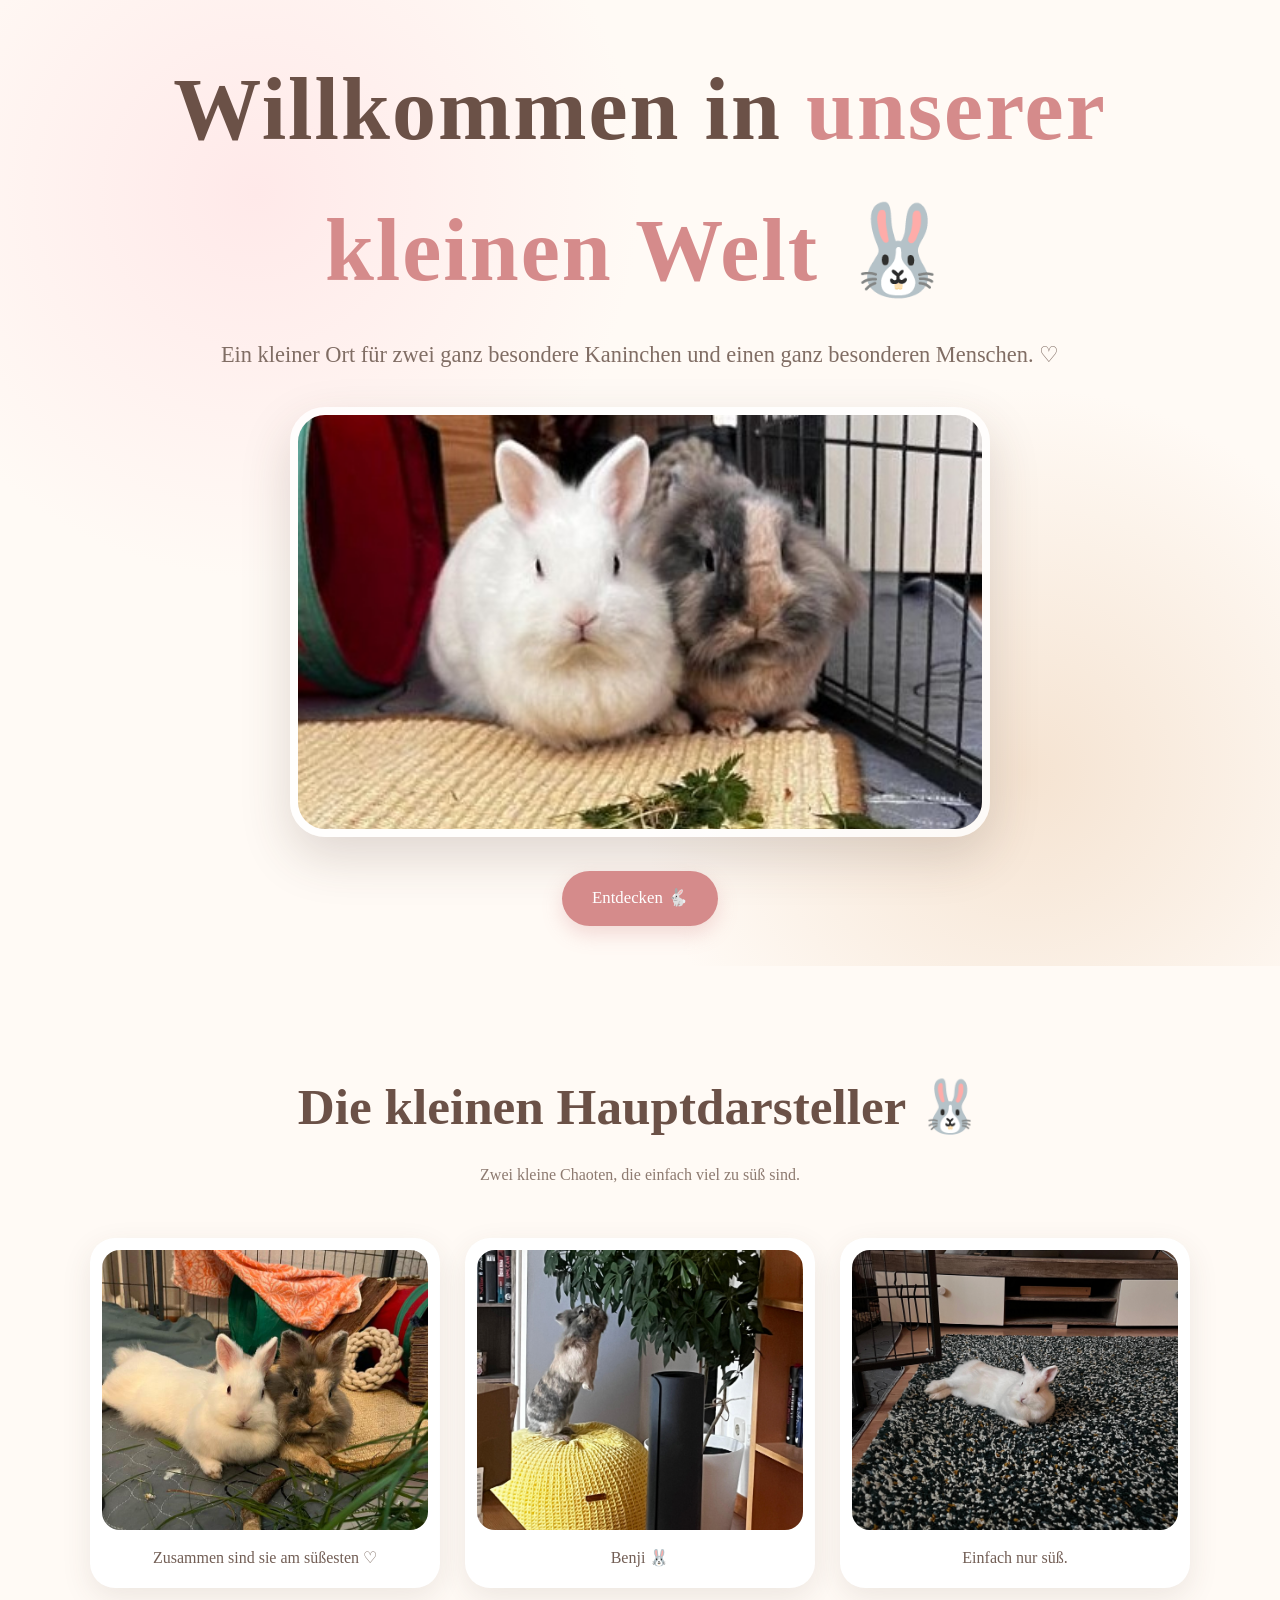
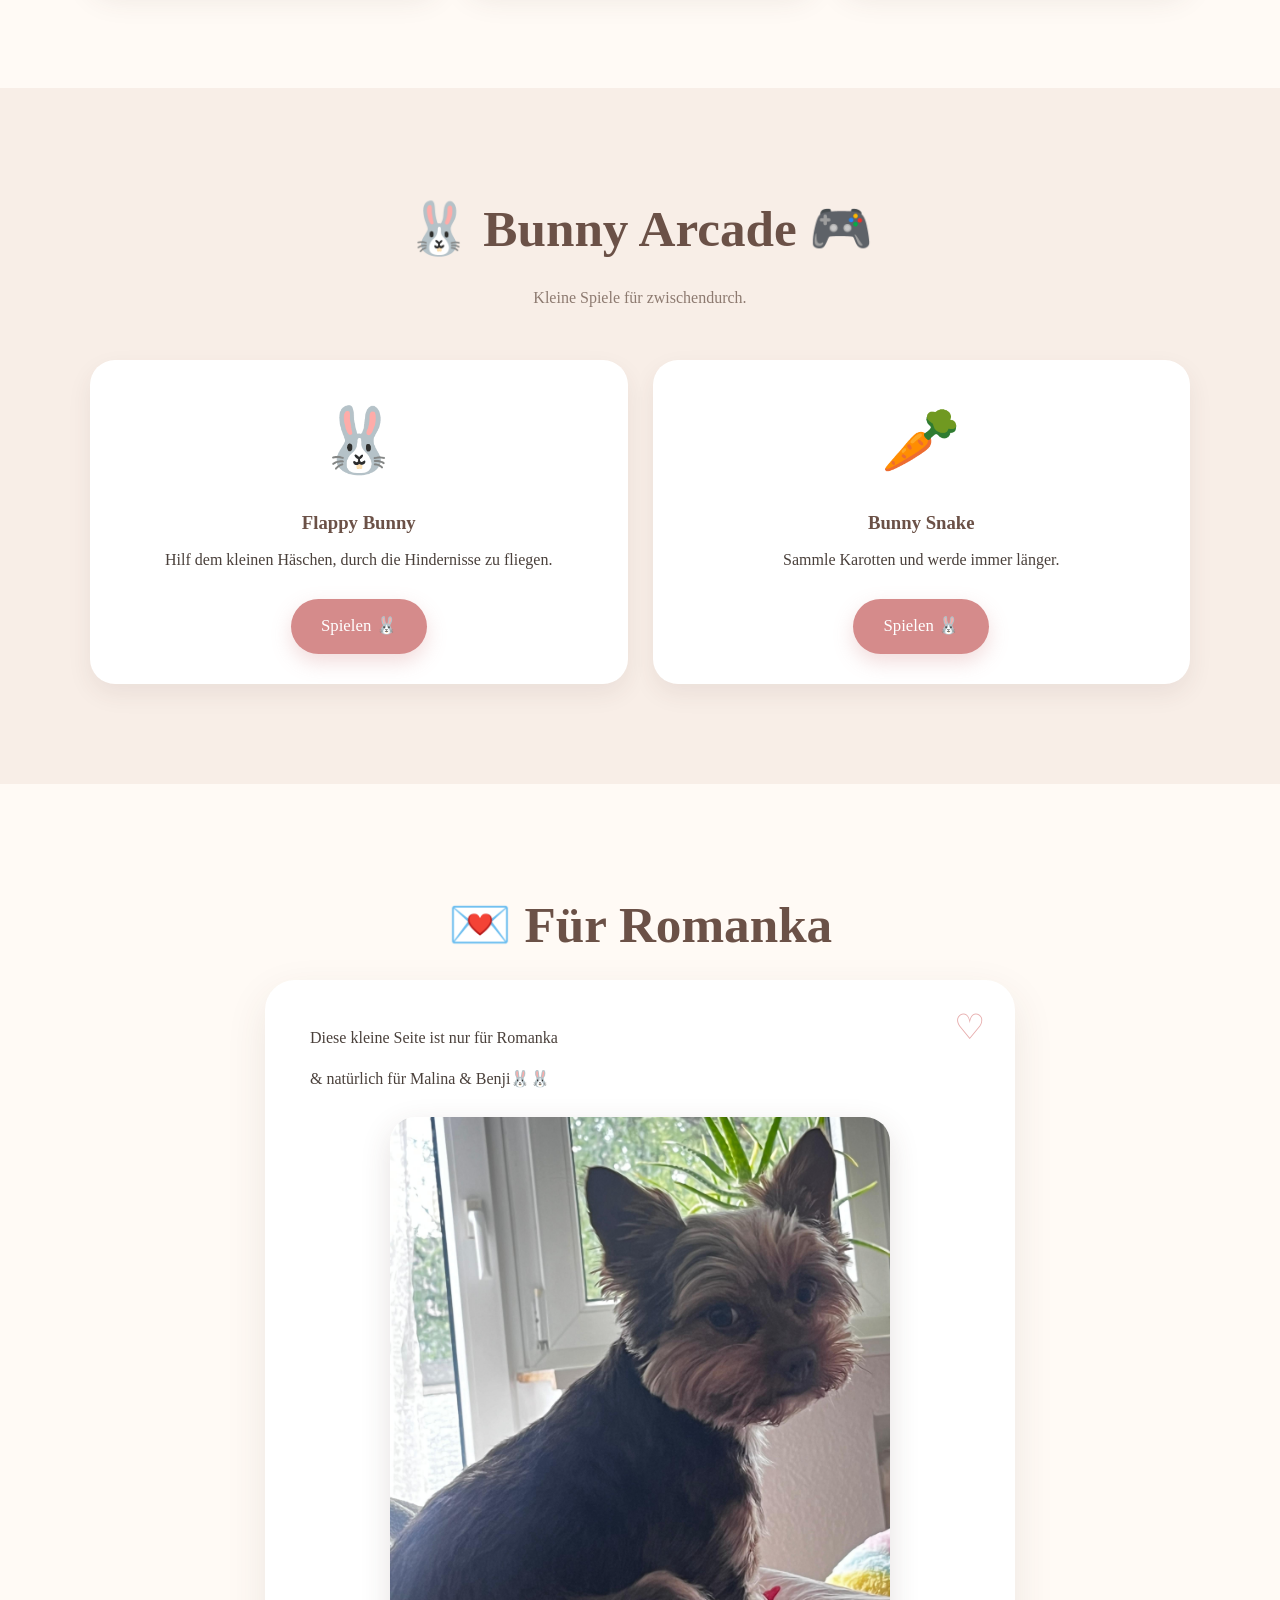
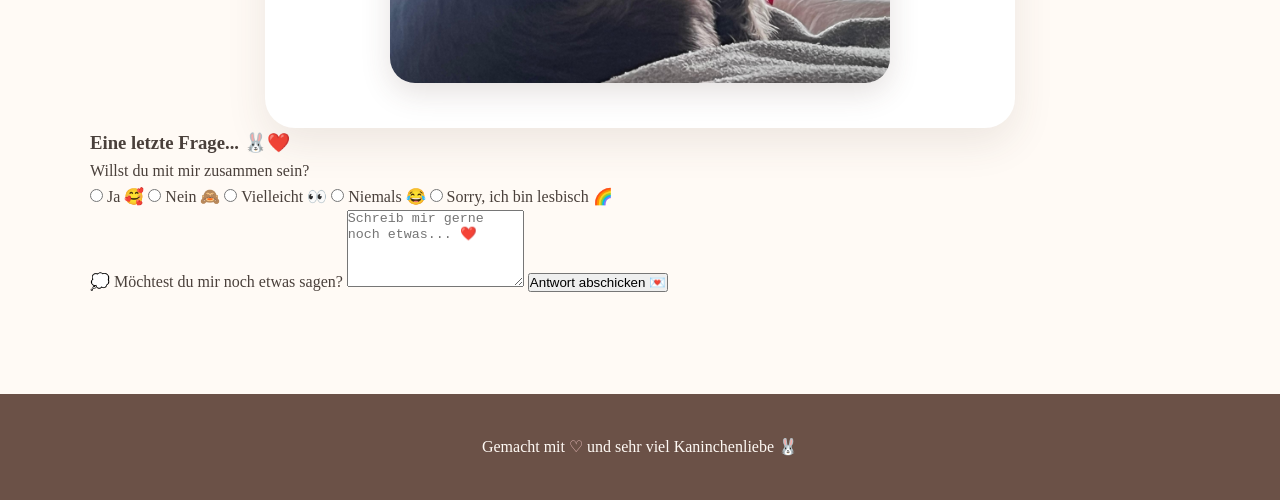
==== commit b90d84ff: "Update index.html" ====
--- a/index.html
+++ b/index.html
@@ -197,7 +197,7 @@
 </p>
 
 <img
-    src="images/coky.jpg"
+    src="images/coky.jpeg"
     alt="Was ist mit mir :( ?"
     style="
         display: block;
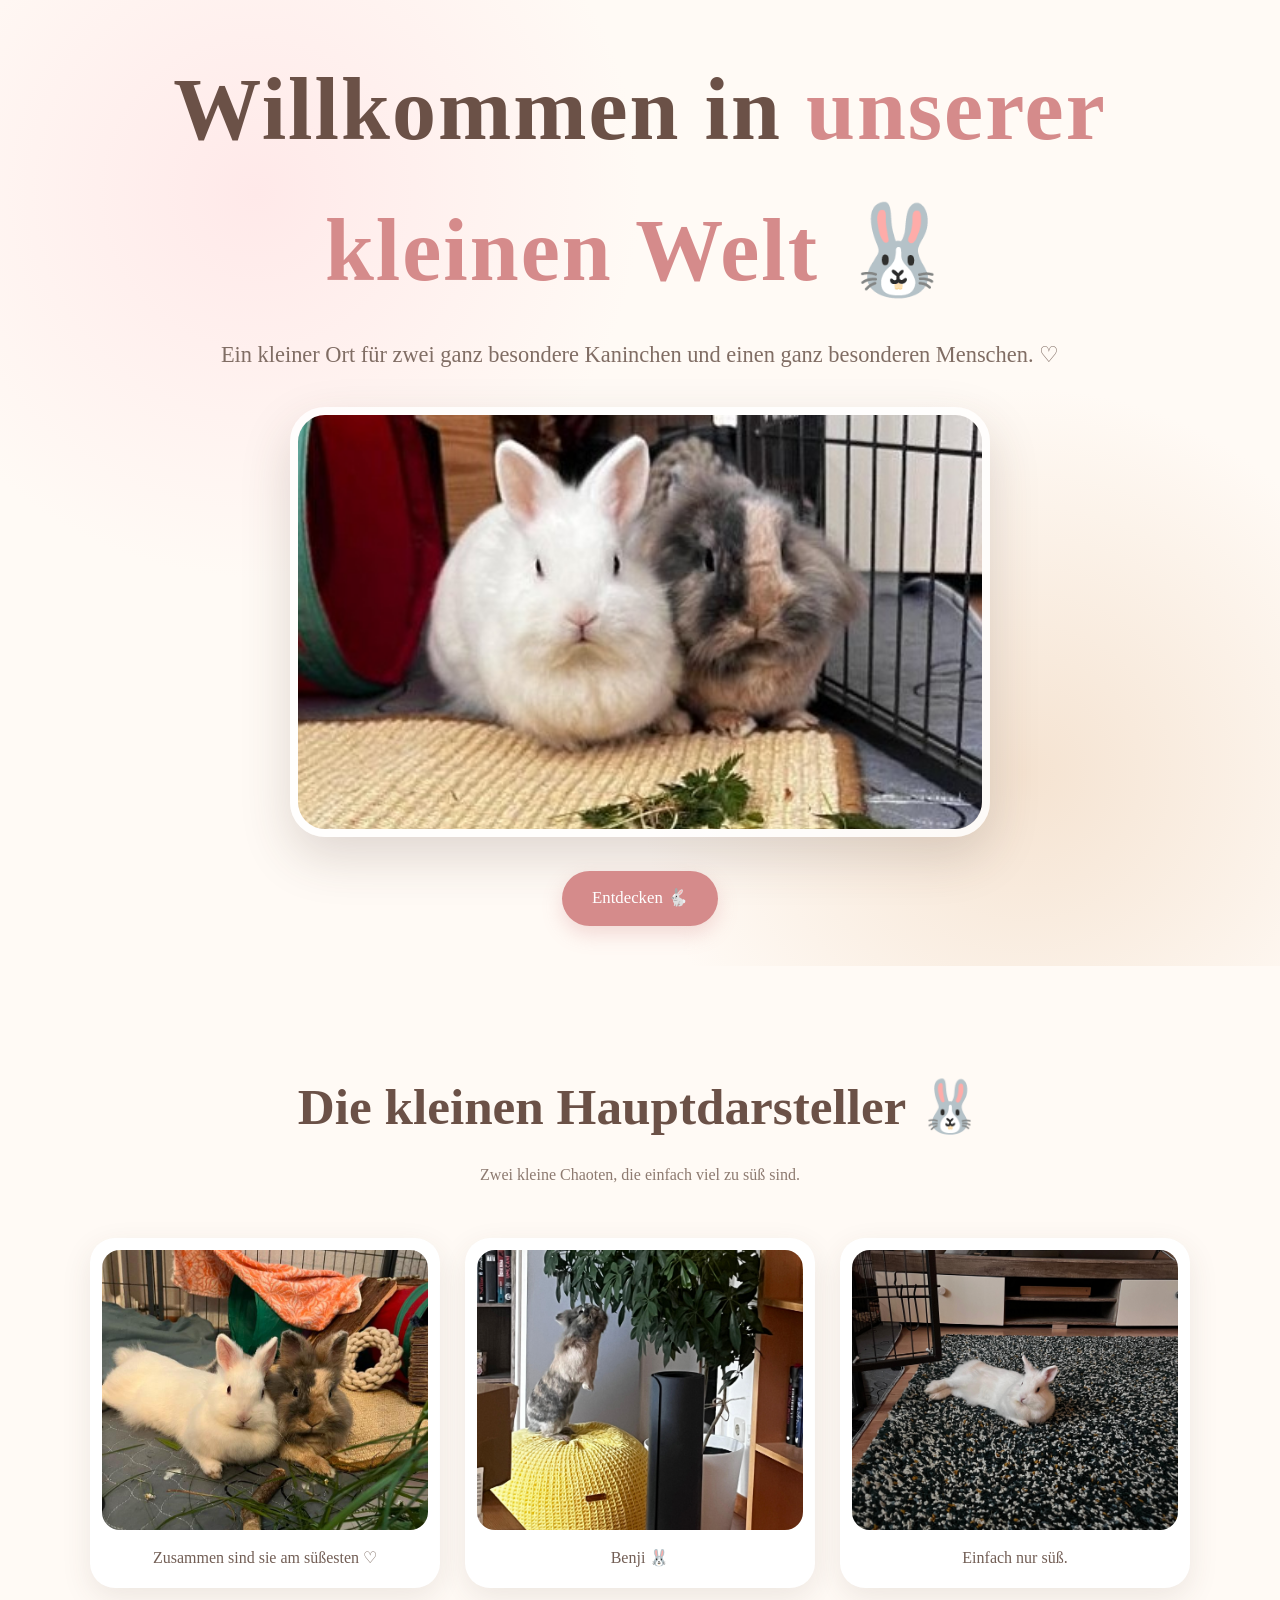
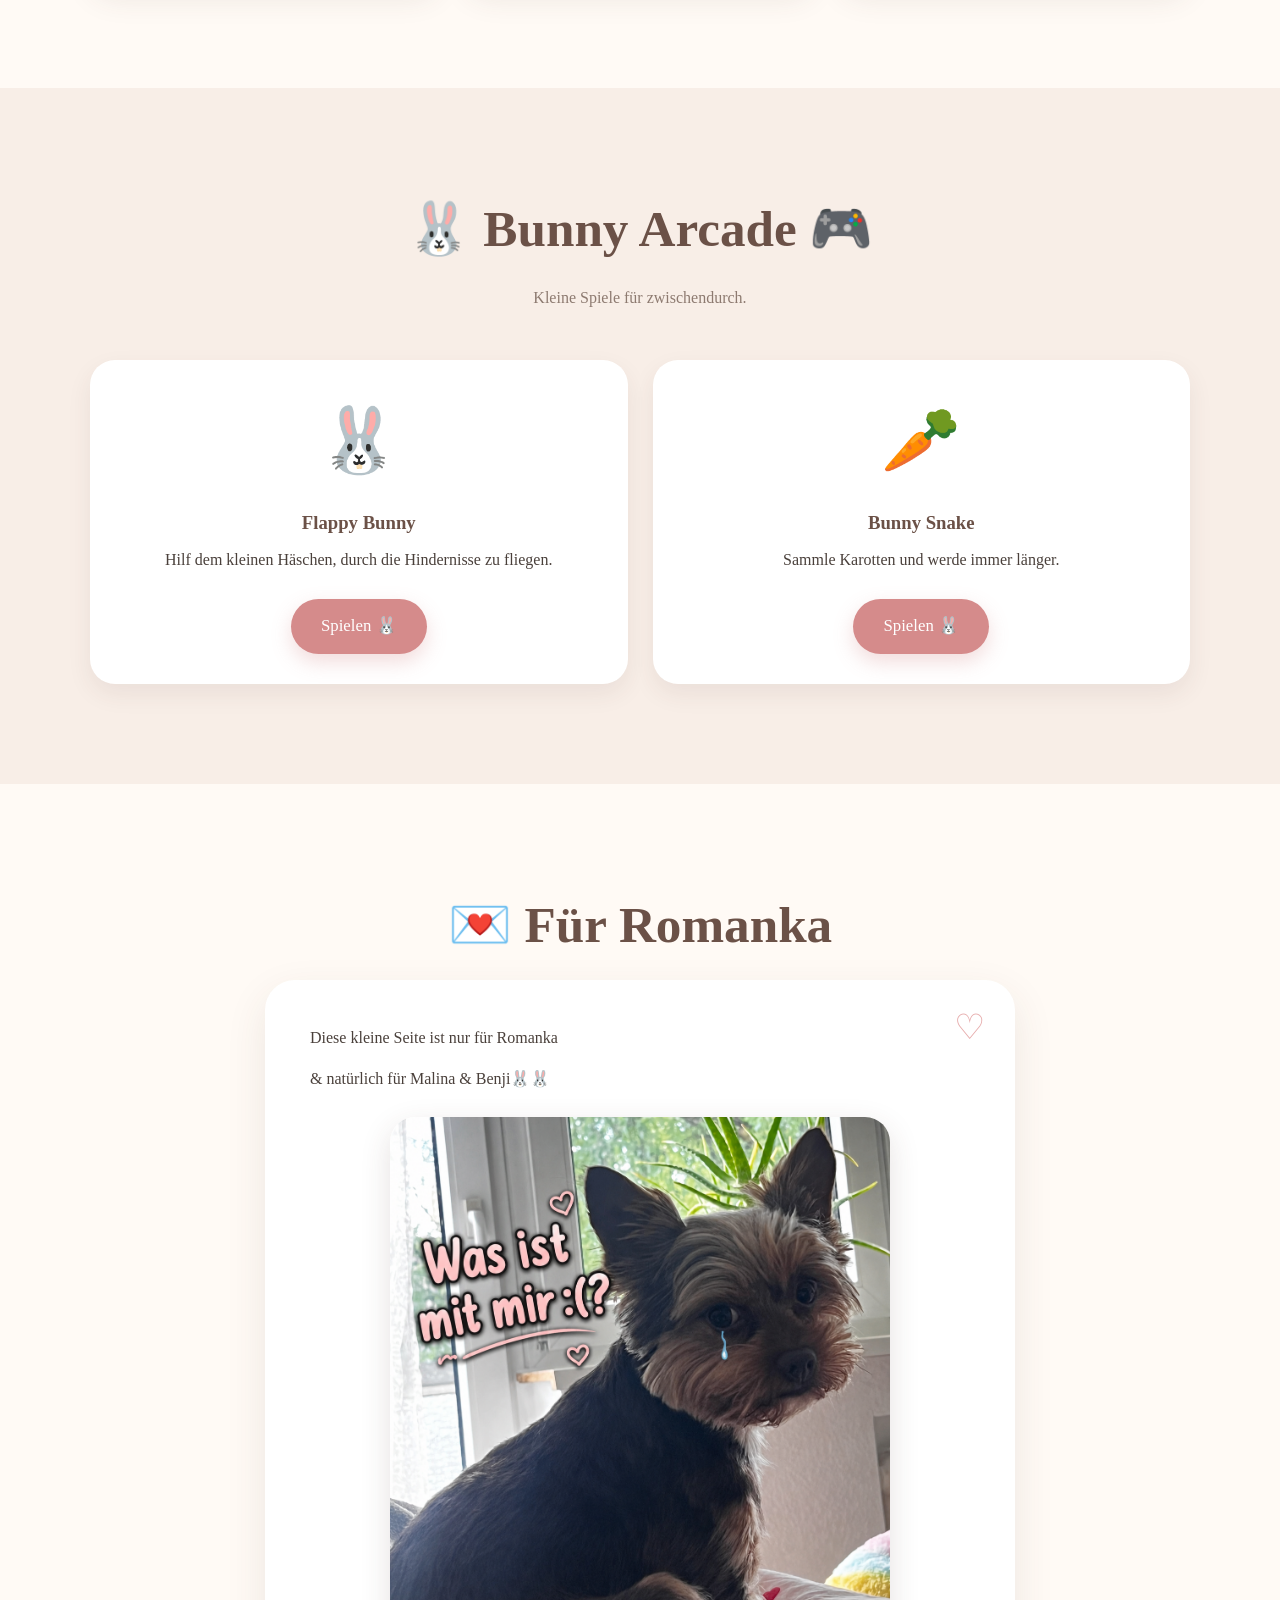
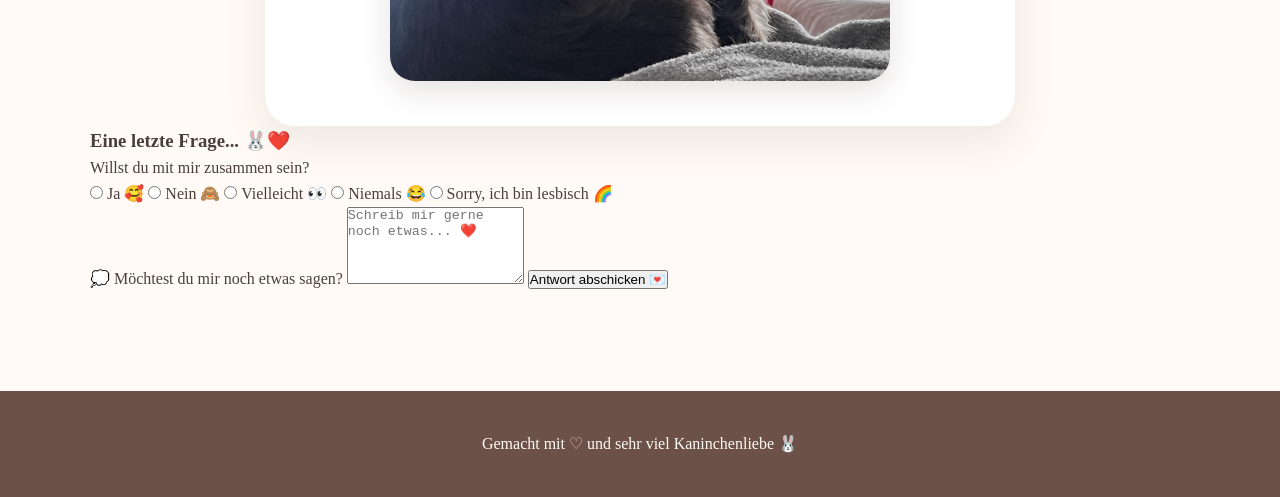
==== commit b4f0f626: "Update index.html" ====
--- a/index.html
+++ b/index.html
@@ -197,7 +197,7 @@
 </p>
 
 <img
-    src="images/coky.jpeg"
+    src="images/coky.png"
     alt="Was ist mit mir :( ?"
     style="
         display: block;
